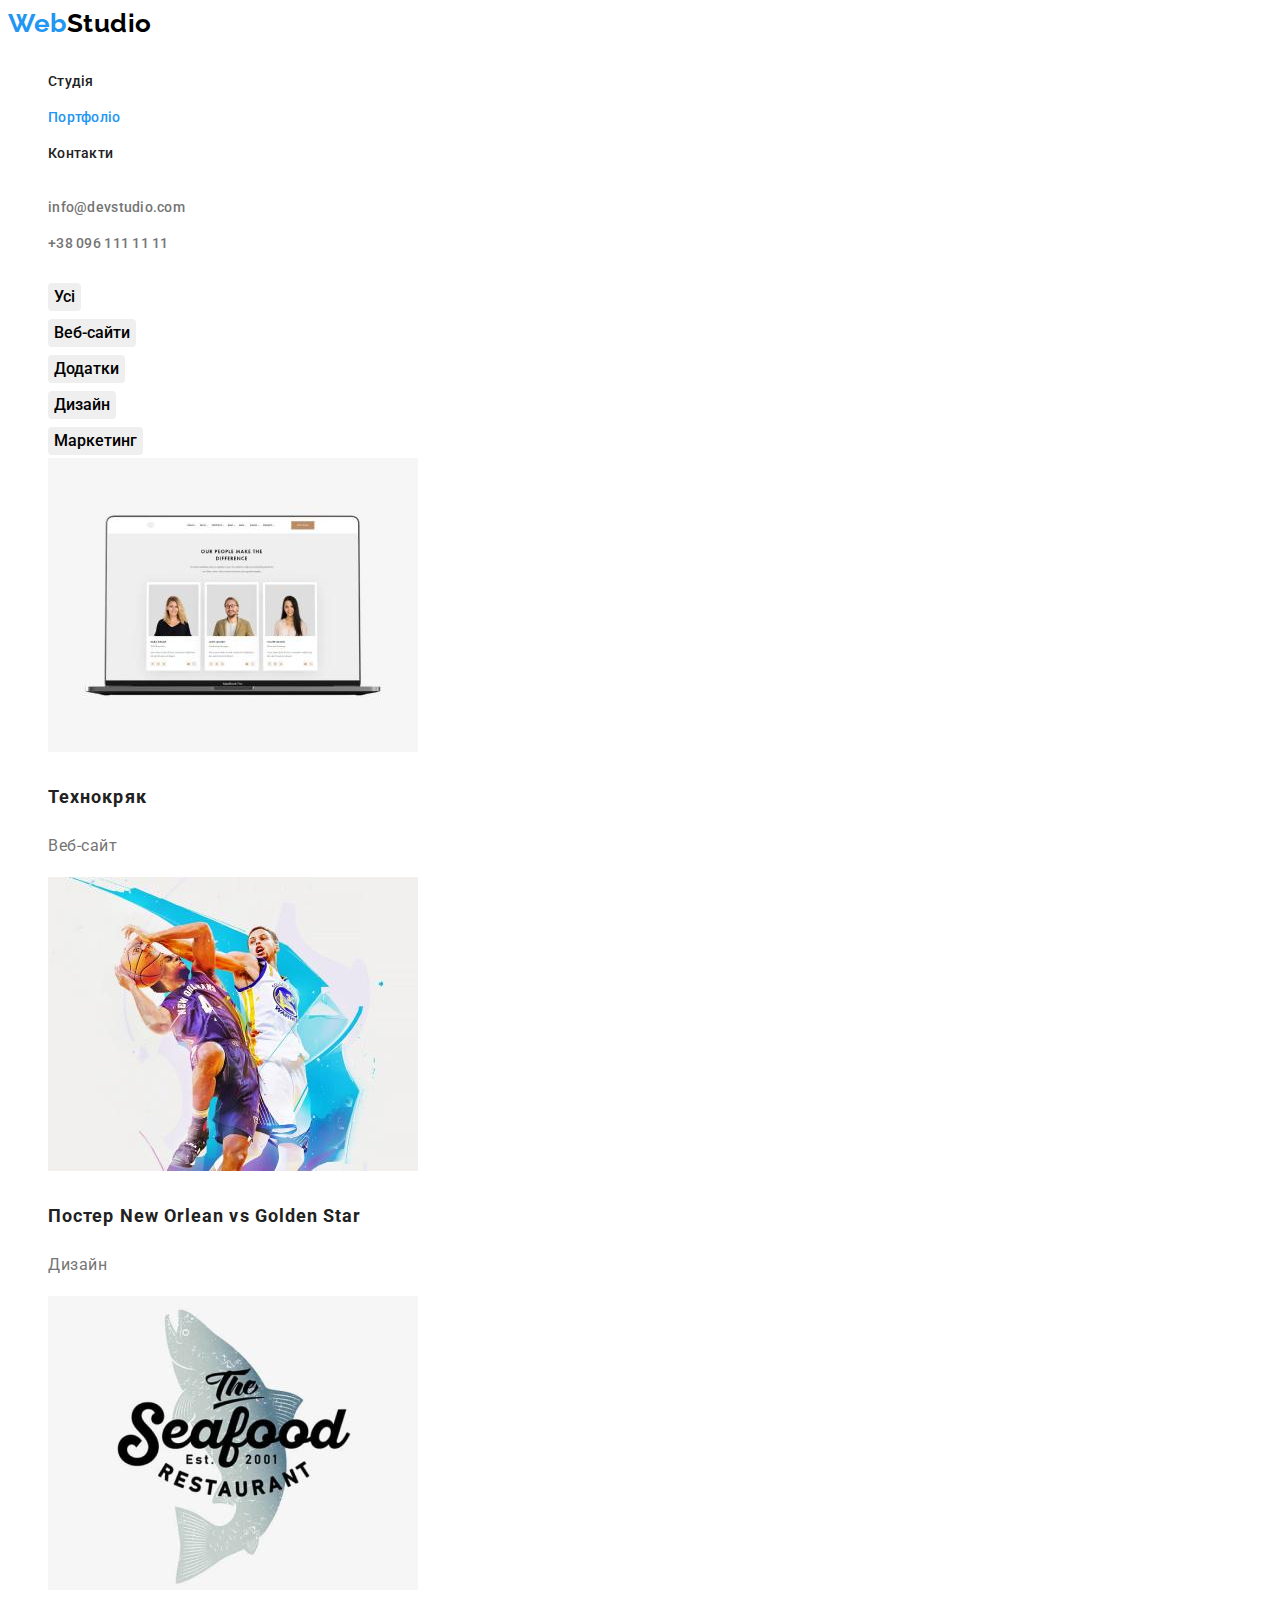
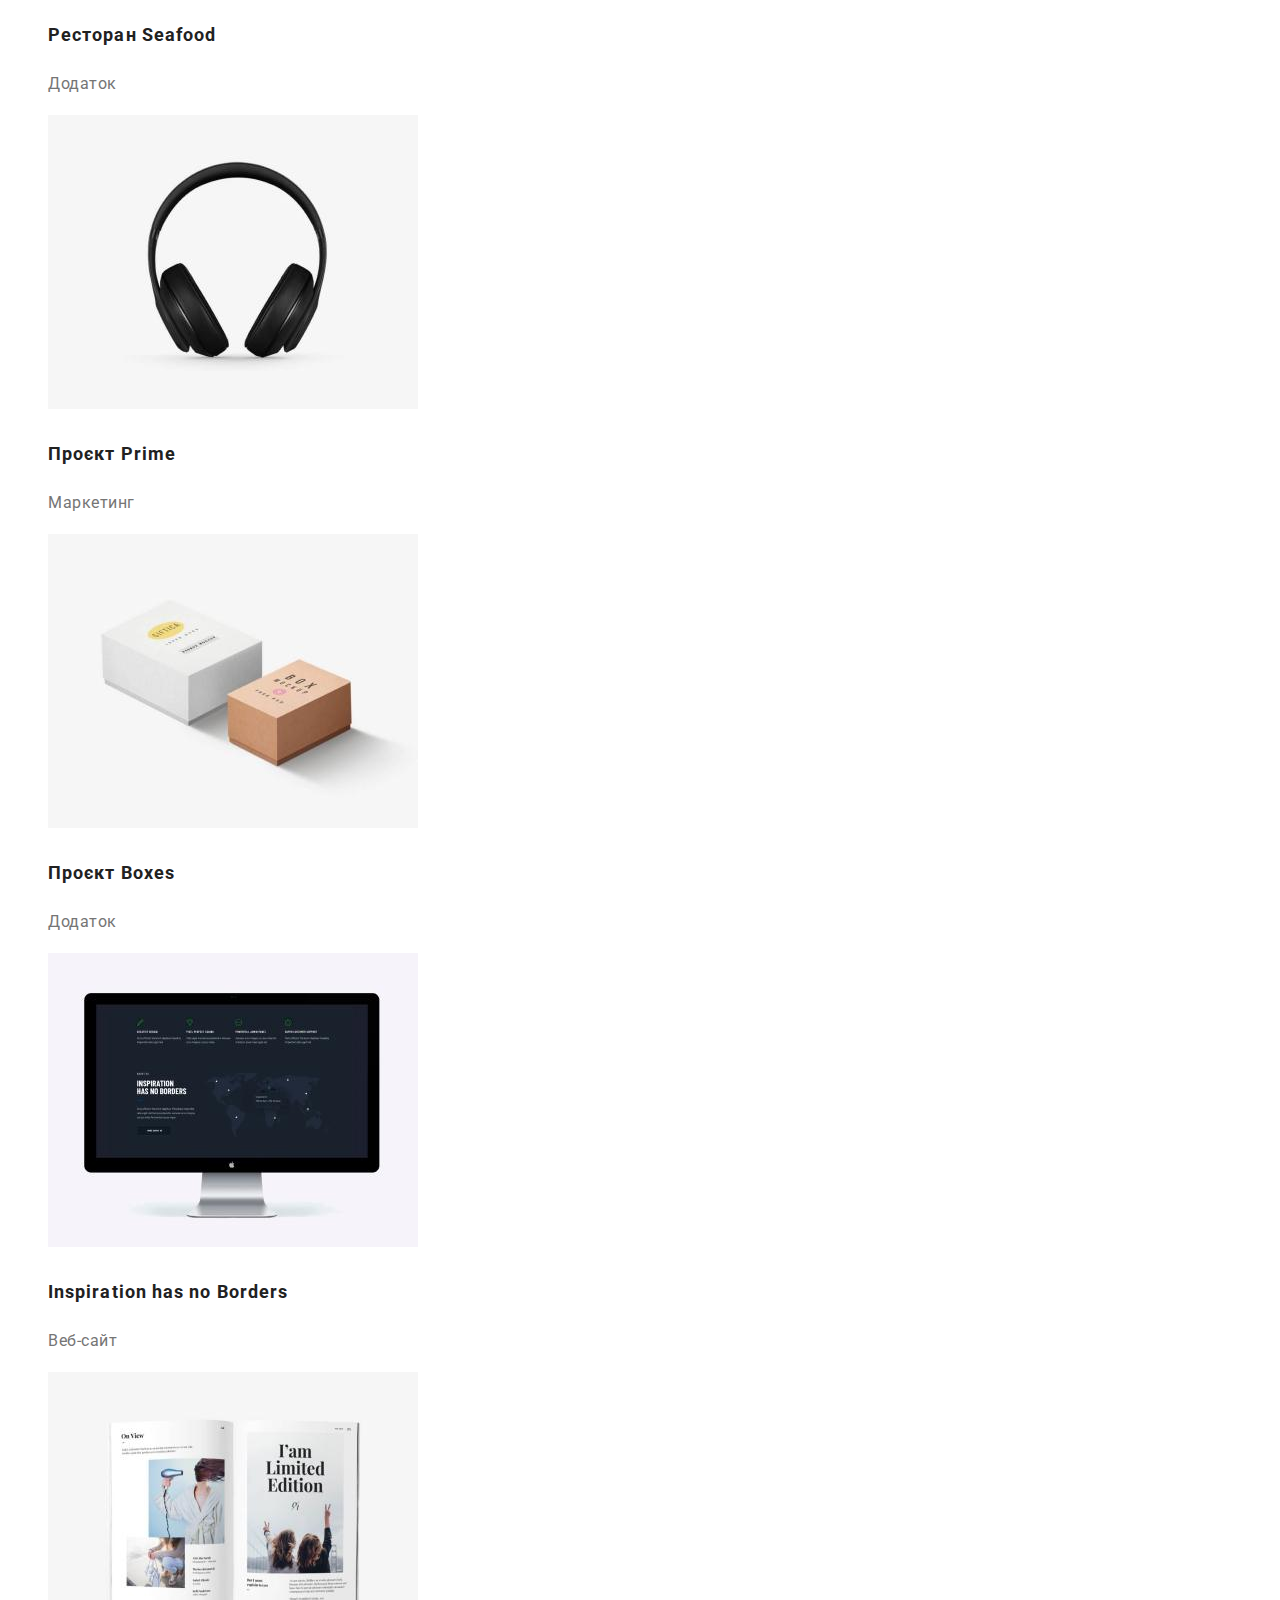
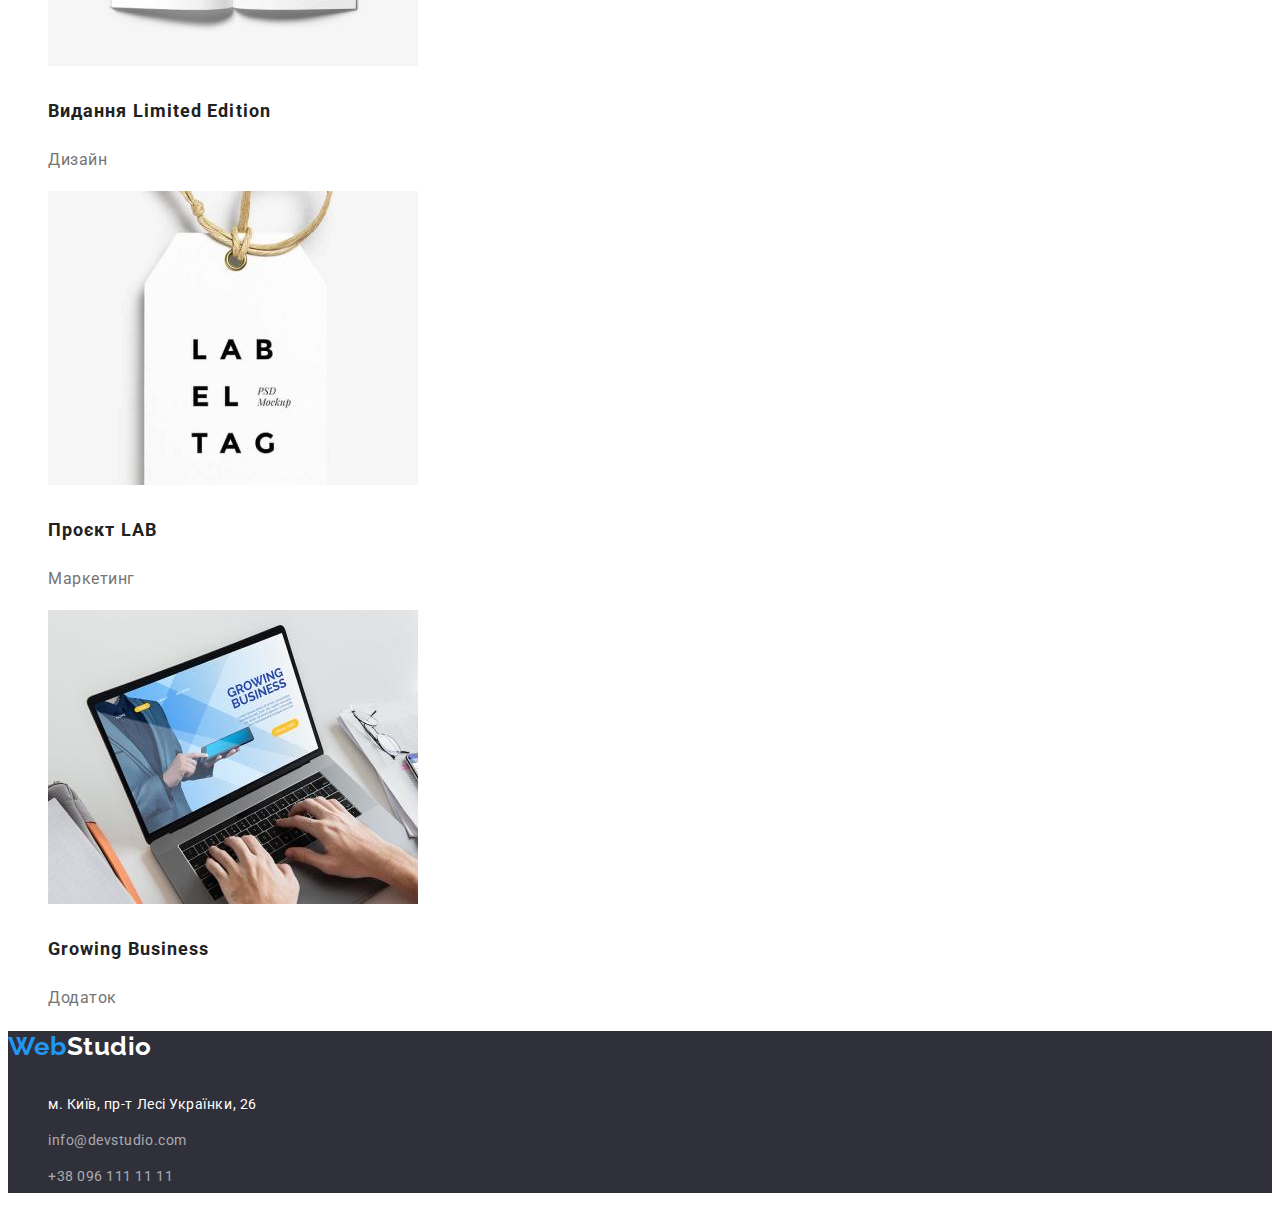
==== portfolio.html @ ba59a7fe "add files" ====
<!DOCTYPE html>
<html lang="uk">

<head>
    <meta charset="UTF-8">
    <meta http-equiv="X-UA-Compatible" content="IE=edge">
    <meta name="viewport" content="width=device-width, initial-scale=1.0">
    <title>Студія</title>
    <link rel="preconnect" href="https://fonts.googleapis.com">
    <link rel="preconnect" href="https://fonts.gstatic.com" crossorigin>
    <link
        href="https://fonts.googleapis.com/css2?family=Raleway:wght@700&family=Roboto:wght@400;500;700;900&display=swap"
        rel="stylesheet">
    <!-- <link rel="stylesheet" href="./css/reset.css"> -->
    <link rel="stylesheet" href="./css/styles.css">
</head>

<body>
    <header class="header">
        <!-- site nav -->
        <nav class="nav">
            <a href="./index.html" class="logo link">Web<span class="logo-black">Studio</span></a>
            <ul class="nav-list list">
                <li class="nav-item"><a class="nav-link link" href="./index.html">Студія</a></li>
                <li class="nav-item"><a class="nav-link link current" href="./portfolio.html">Портфоліо</a></li>
                <li class="nav-item"><a class="nav-link link" href="">Контакти</a></li>
            </ul>
        </nav>
        <ul class="contacts-list list">
            <li class="contacts-item"><a class="contacts-link link" href="mailto:info@devstudio.com"
                    lang="en">info@devstudio.com</a></li>
            <li class="contacts-item"><a class="contacts-link link" href="tel:+380961111111">+38 096 111 11 11</a></li>
        </ul>
    </header>

    <main>
        <!-- hero -->
        <section class="portfolio">
            <h1 class="visually-hidden">Portfolio</h1>
            <ul class="filter-list list">
                <li class="filter-item"><button class="filter-button" type="button">Усі</button></li>
                <li class="filter-item"><button class="filter-button" type="button">Веб-сайти</button></li>
                <li class="filter-item"><button class="filter-button" type="button">Додатки</button></li>
                <li class="filter-item"><button class="filter-button" type="button">Дизайн</button></li>
                <li class="filter-item"><button class="filter-button" type="button">Маркетинг</button></li>

                <li class="cards-item">
                    <a class="portfolio-link link" href="">
                        <img class="cards-image" src="./img/portfolio/img.jpg" alt="сірий ноутбук" width="370">
                        <h2 class="cards-title">Технокряк</h2>
                        <p class="cards-text">Веб-сайт</p>
                    </a>
                </li>
                <li class="cards-item">
                    <a class="portfolio-link link" href="">
                        <img class="cards-image" src="./img/portfolio/img-1.jpg" alt="гра в баскетбол" width="370">
                        <h2 class="cards-title">Постер New Orlean vs Golden Star</h2>
                        <p class="cards-text">Дизайн</p>
                    </a>
                </li>
                <li class="cards-item">
                    <a class="portfolio-link link" href="">
                        <img class="cards-image" src="./img/portfolio/img-2.jpg" alt="лого ресторану" width="370">
                        <h2 class="cards-title">Ресторан Seafood</h2>
                        <p class="cards-text">Додаток</p>
                    </a>
                </li>
                <li class="cards-item">
                    <a class="portfolio-link link" href="">
                        <img class="cards-image" src="./img/portfolio/img-3.jpg" alt="навушники" width="370">
                        <h2 class="cards-title">Проєкт Prime</h2>
                        <p class="cards-text">Маркетинг</p>
                    </a>
                </li>
                <li class="cards-item">
                    <a class="portfolio-link link" href="">
                        <img class="cards-image" src="./img/portfolio/img-4.jpg" alt="дві коробки" width="370">
                        <h2 class="cards-title">Проєкт Boxes</h2>
                        <p class="cards-text">Додаток</p>
                    </a>
                </li>
                <li class="cards-item">
                    <a class="portfolio-link link" href="">
                        <img class="cards-image" src="./img/portfolio/img-5.jpg" alt="монітор з зображенням мапи"
                            width="370">
                        <h2 class="cards-title">Inspiration has no Borders</h2>
                        <p class="cards-text">Веб-сайт</p>
                    </a>
                </li>
                <li class="cards-item">
                    <a class="portfolio-link link" href="">
                        <img class="cards-image" src="./img/portfolio/img-6.jpg" alt="журнал з фотографіями"
                            width="370">
                        <h2 class="cards-title">Видання Limited Edition</h2>
                        <p class="cards-text">Дизайн</p>
                    </a>
                </li>
                <li class="cards-item">
                    <a class="portfolio-link link" href="">
                        <img class="cards-image" src="./img/portfolio/img-7.jpg" alt="бірка з написами" width="370">
                        <h2 class="cards-title">Проєкт <span class="uppercase">LAB</span></h2>
                        <p class="cards-text">Маркетинг</p>
                    </a>
                </li>
                <li class="cards-item">
                    <a class="portfolio-link link" href="">
                        <img class="cards-image" src="./img/portfolio/img-8.jpg" alt="людина працює за ноутбуком"
                            width="370">
                        <h2 class="cards-title">Growing Business</h2>
                        <p class="cards-text">Додаток</p>
                    </a>
                </li>
            </ul>
        </section>
    </main>

    <footer class="footer">
        <a href="./index.html" class="logo link">Web<span class="logo-white">Studio</span></a>
        <address class="address">
            <ul class="address-list list">
                <li class="address-item"><a class="address-link-map link" href="https://goo.gl/maps/CPtrU1FHBa2aNyZL9"
                        target="_blank" rel="noopener noreferrer nofollow">м. Київ, пр-т Лесі Українки, 26</a></li>
                <li class="address-item"><a class="address-link link" href="mailto:info@devstudio.com"
                        lang="en">info@devstudio.com</a></li>
                <li class="address-item"><a class="address-link link" href="tel:+380961111111">+38 096 111 11 11</a>
                </li>
            </ul>
        </address>
    </footer>


</body>

</html>
---- css/styles.css ----
:root {
  --title-text-color: #212121;
  --secondary-text-color: #757575;
  --footer-text: rgba(255, 255, 255, 0.6);
  --accent-color: #2196f3;
  --active-button: #188ce8;
  --primary-white-color: #ffffff;
  --secondary-gray-color: #f5f4fa;
  --secondary-footer-color: #2f303a;
  --logo-black-color: #000000;
}

body {
  background-color: var(--primary-white-color);
  color: var(--title-text-color);

  font-family: 'Roboto', sans-serif;
  font-size: 18px;
  line-height: 2;
  letter-spacing: 0.03em;
}

/* Hidden headers!!! */
.visually-hidden {
  position: absolute;
  white-space: nowrap;
  width: 1px;
  height: 1px;
  overflow: hidden;
  border: 0;
  padding: 0;
  clip: rect(0 0 0 0);
  clip-path: inset(50%);
  margin: -1px;
}

/* reset styles <ul>/<a> */
.list {
  list-style: none;
}

.link {
  text-decoration: none;
  font-style: normal;
}

/* index html page */
/* site nav */
.logo {
  color: var(--accent-color);

  font-family: 'Raleway', sans-serif;
  font-weight: 700;
  font-size: 26px;
  line-height: 1.2;
  text-decoration: none;
}

.logo-black {
  color: var(--logo-black-color);
}

.logo-white {
  color: var(--primary-white-color);
}

.nav-link {
  color: var(--title-text-color);

  font-weight: 500;
  font-size: 14px;
  line-height: 1.14;
  letter-spacing: 0.02em;
}

.nav-link:hover,
.nav-link:focus {
  color: var(--accent-color);
}

/* leaves an active link */
.link.current {
  color: var(--accent-color);
}

.contacts-link {
  color: var(--secondary-text-color);

  font-weight: 500;
  font-size: 14px;
  line-height: 1.14;
  letter-spacing: 0.02em;
}

.contacts-link:hover,
.contacts-link:focus {
  color: var(--accent-color);
}

/* hero */
.hero {
  background-color: var(--secondary-footer-color);
}

.hero-title {
  color: var(--primary-white-color);

  font-weight: 900;
  font-size: 44px;
  line-height: 1.36;
  letter-spacing: 0.06em;
  text-transform: uppercase;
}

.primary-button {
  color: var(--primary-white-color);
  background-color: var(--accent-color);

  font-family: inherit;
  font-weight: 700;
  font-size: 16px;
  line-height: 1.88;
  display: flex;
  align-items: center;
  text-align: center;
  letter-spacing: 0.06em;
  border-radius: 4px;
  cursor: pointer;
}

.primary-button:hover,
.primary-button:focus {
  background-color: var(--active-button);
  box-shadow: 0px 4px 4px rgba(0, 0, 0, 0.15);
  border-radius: 4px;
}

/* features title h2 hidden!!! */
.features-title {
  font-weight: 700;
  font-size: 14px;
  line-height: 1.14;
  text-transform: uppercase;
}

.features-text {
  color: var(--secondary-text-color);

  font-size: 14px;
  line-height: 1.71;
}

/* about */
/* h2 title */
.title {
  font-weight: 700;
  font-size: 36px;
  line-height: 1.16;
}

/* our team */
.team {
  background-color: var(--secondary-gray-color);
}

.team-item {
  background-color: var(--primary-white-color);
}

.team-title {
  font-weight: 500;
  font-size: 16px;
  line-height: 1.18;
}

.team-text {
  color: var(--secondary-text-color);

  font-size: 16px;
  line-height: 1.18;
}

/* footer */
.footer {
  background-color: var(--secondary-footer-color);
}

.address-link-map {
  color: var(--primary-white-color);

  font-size: 14px;
  line-height: 1.71;
}

.address-link {
  color: var(--footer-text);

  font-size: 14px;
  line-height: 1.71;
}

.address-link:hover,
.address-link:focus {
  color: var(--accent-color);
}

/* portfolio html */

.filter-button {
  font-family: inherit;
  font-weight: 500;
  font-size: 16px;
  line-height: 1.62;
  text-align: center;
  border-radius: 4px;
  border: none;
  cursor: pointer;
}

.filter-button:hover,
.filter-button:focus {
  color: var(--primary-white-color);
  background-color: var(--accent-color);
  box-shadow: 0px 3px 1px rgba(0, 0, 0, 0.1), 0px 1px 2px rgba(0, 0, 0, 0.08),
    0px 2px 2px rgba(0, 0, 0, 0.12);
  border-radius: 4px;
}

.cards-title {
  color: var(--title-text-color);

  font-weight: 700;
  font-size: 18px;
  letter-spacing: 0.06em;
  /* text-transform: capitalize; */
}

.cards-text {
  color: var(--secondary-text-color);

  font-weight: 400;
  font-size: 16px;
  line-height: 1.88;
}
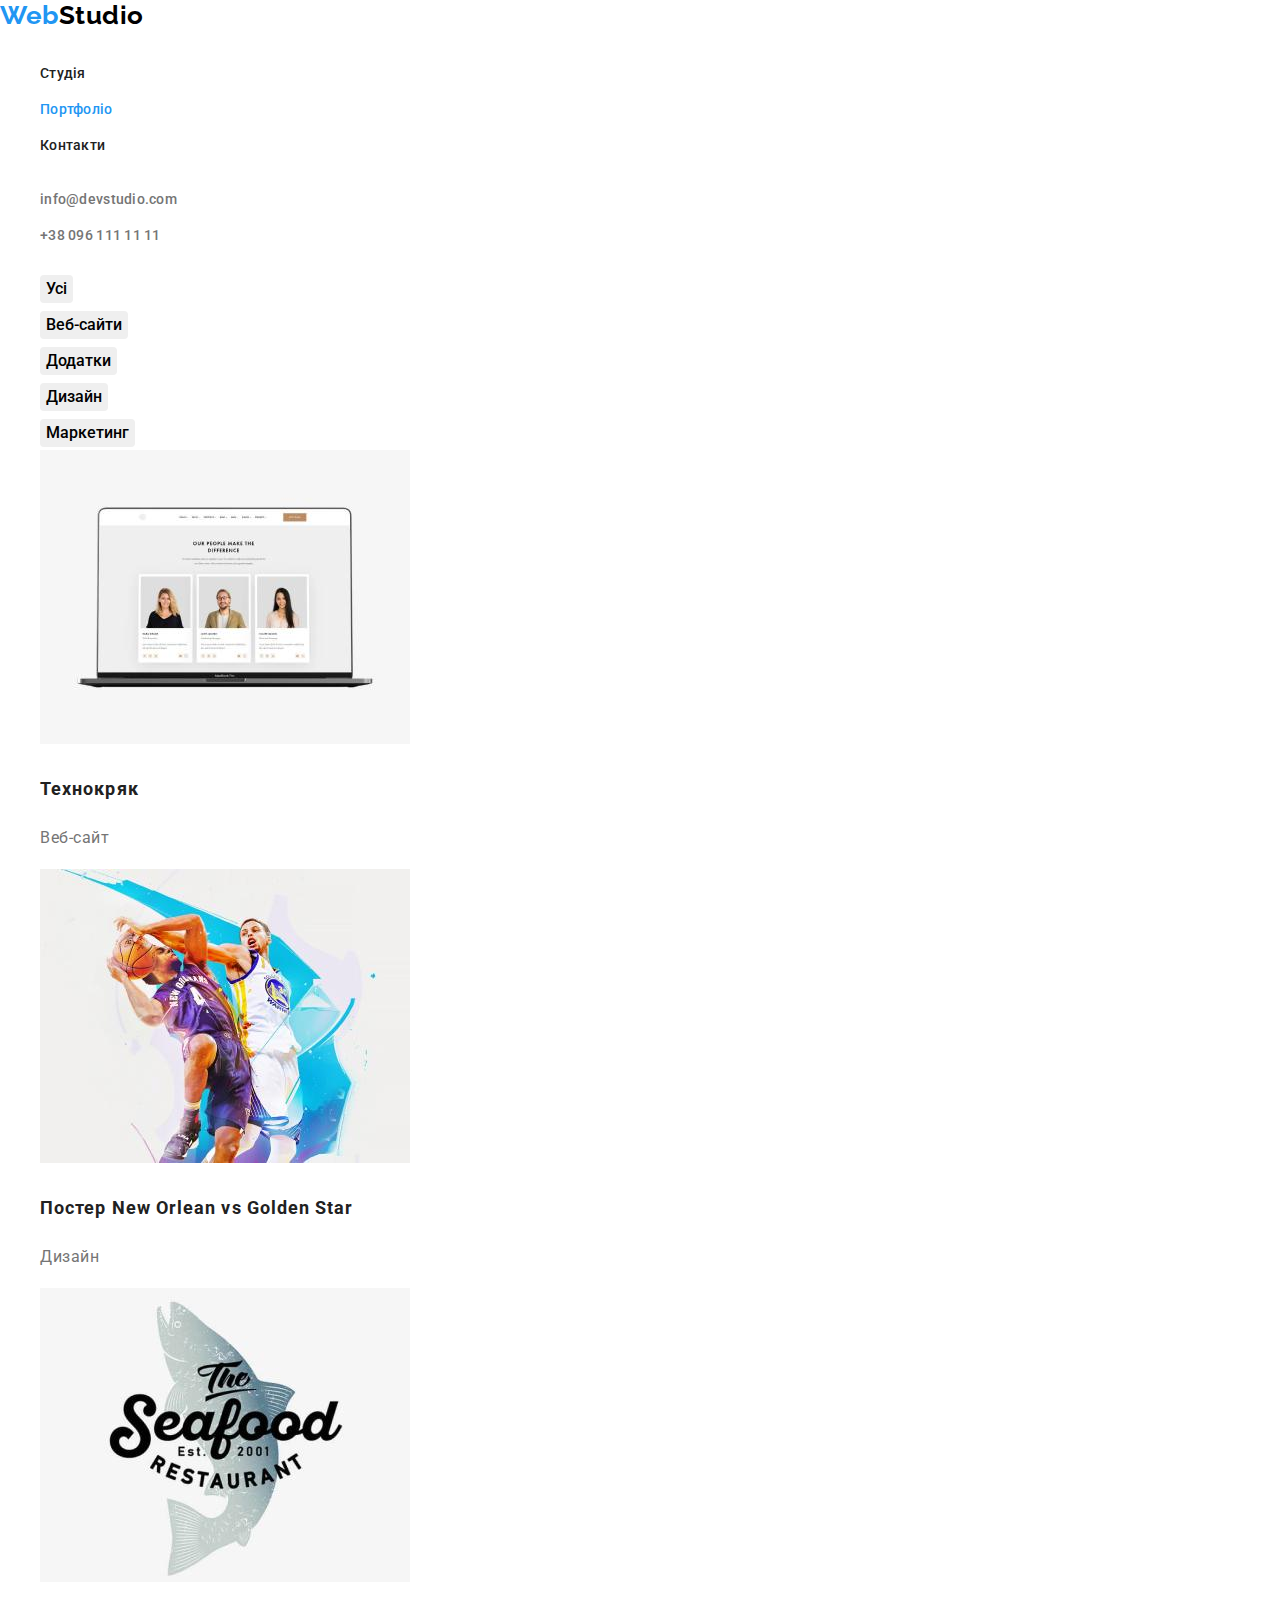
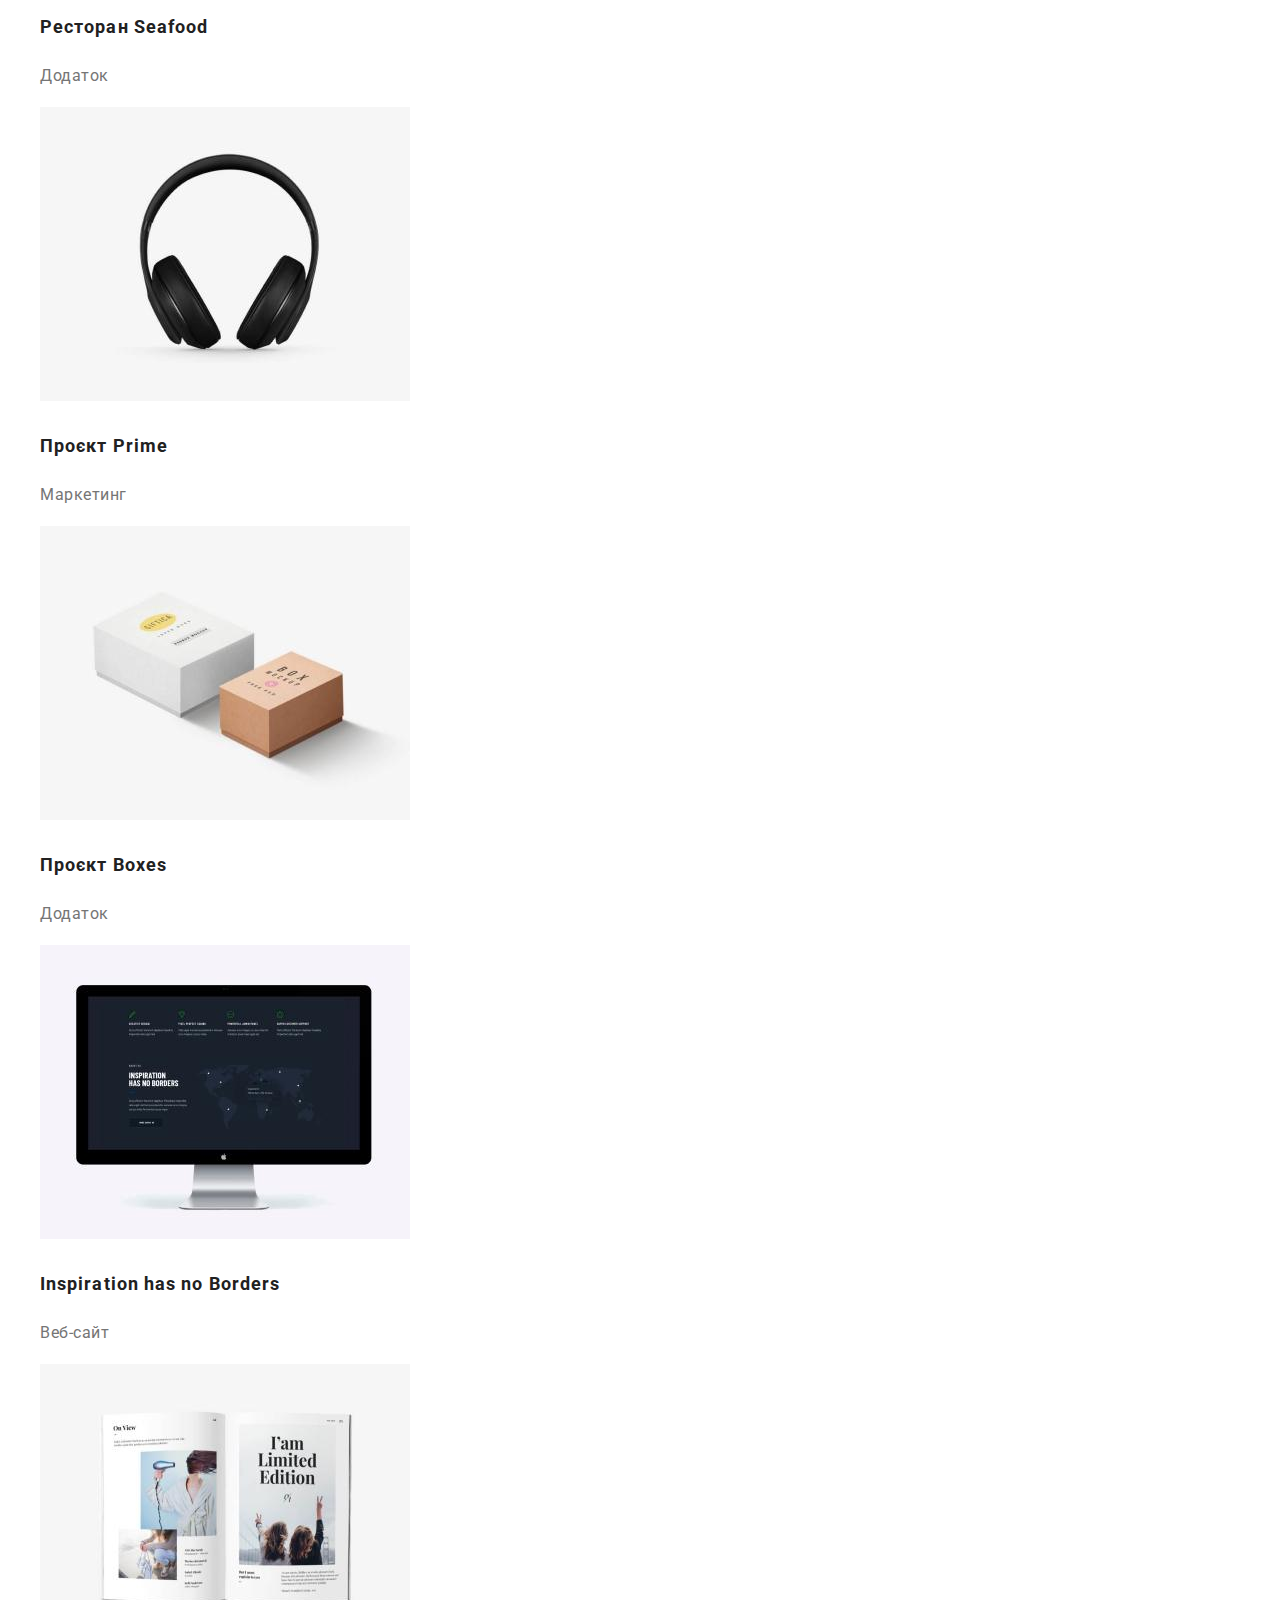
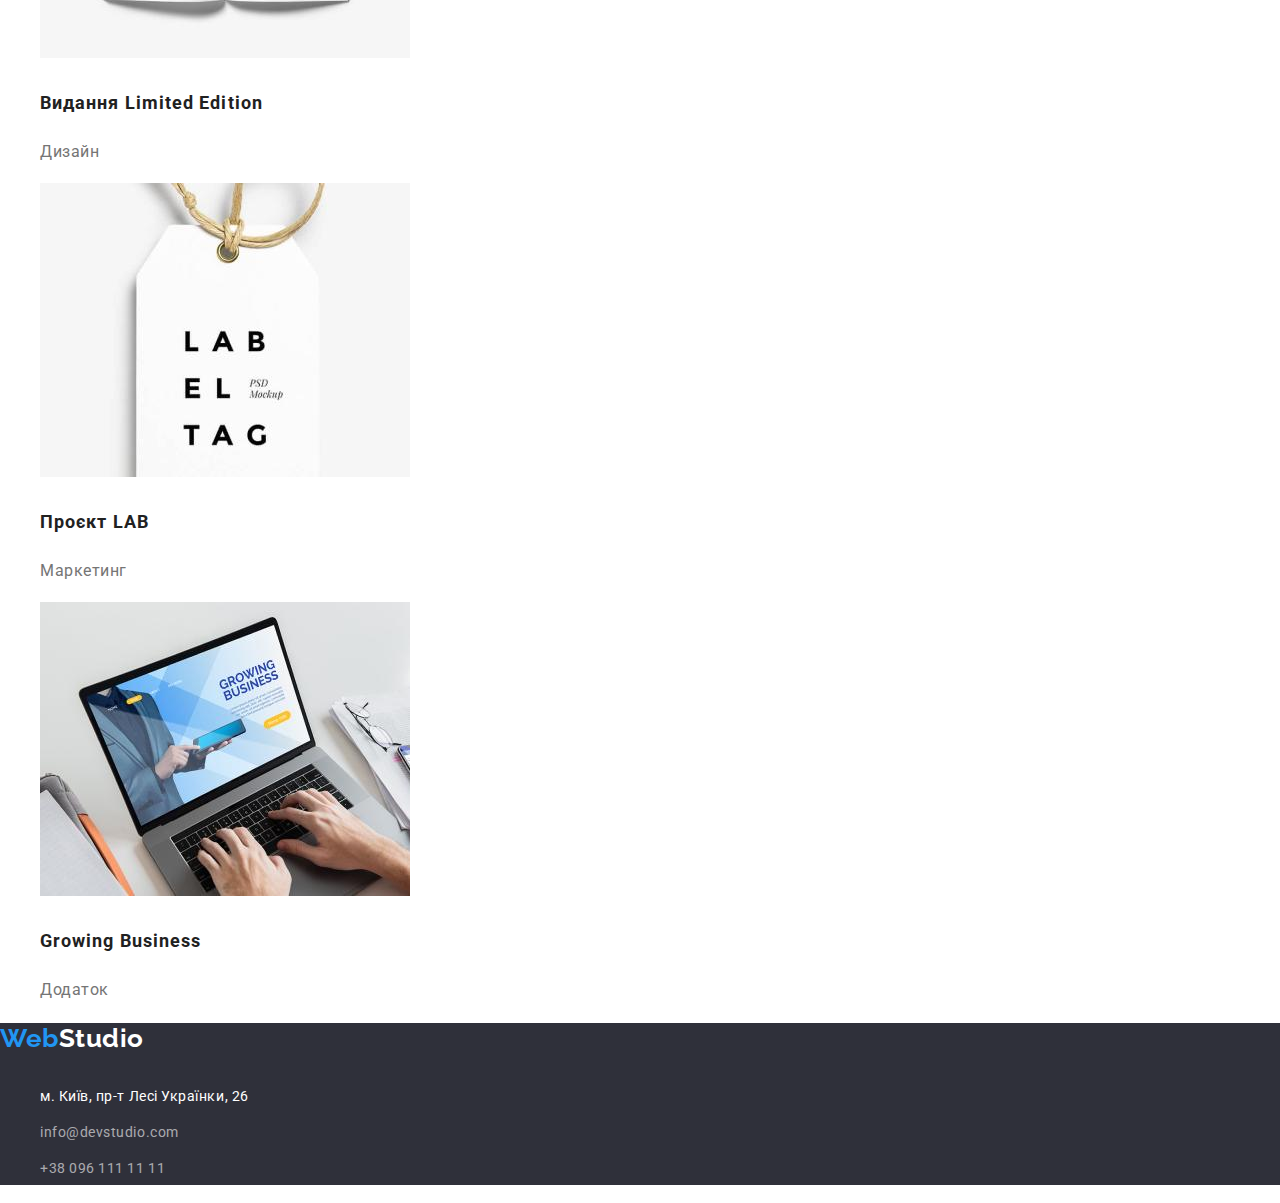
==== commit dff9dd33: "add normalize css" ====
--- a/portfolio.html
+++ b/portfolio.html
@@ -11,7 +11,8 @@
     <link
         href="https://fonts.googleapis.com/css2?family=Raleway:wght@700&family=Roboto:wght@400;500;700;900&display=swap"
         rel="stylesheet">
-    <!-- <link rel="stylesheet" href="./css/reset.css"> -->
+    <link rel="stylesheet"
+        href="https://cdnjs.cloudflare.com/ajax/libs/modern-normalize/1.1.0/modern-normalize.min.css">
     <link rel="stylesheet" href="./css/styles.css">
 </head>
 
--- a/css/styles.css
+++ b/css/styles.css
@@ -10,11 +10,34 @@
   --logo-black-color: #000000;
 }
 
+/* normalize */
+/* html {
+  box-sizing: border-box;
+}
+
+*,
+*::before,
+*::after {
+  box-sizing: inherit;
+}
+
+h1,
+h2,
+h3,
+h4,
+h5,
+h6,
+p,
+ul {
+  margin: 0px;
+  padding: 0px;
+} */
+
 body {
   background-color: var(--primary-white-color);
   color: var(--title-text-color);
 
-  font-family: 'Roboto', sans-serif;
+  font-family: "Roboto", sans-serif;
   font-size: 18px;
   line-height: 2;
   letter-spacing: 0.03em;
@@ -49,7 +72,7 @@
 .logo {
   color: var(--accent-color);
 
-  font-family: 'Raleway', sans-serif;
+  font-family: "Raleway", sans-serif;
   font-weight: 700;
   font-size: 26px;
   line-height: 1.2;
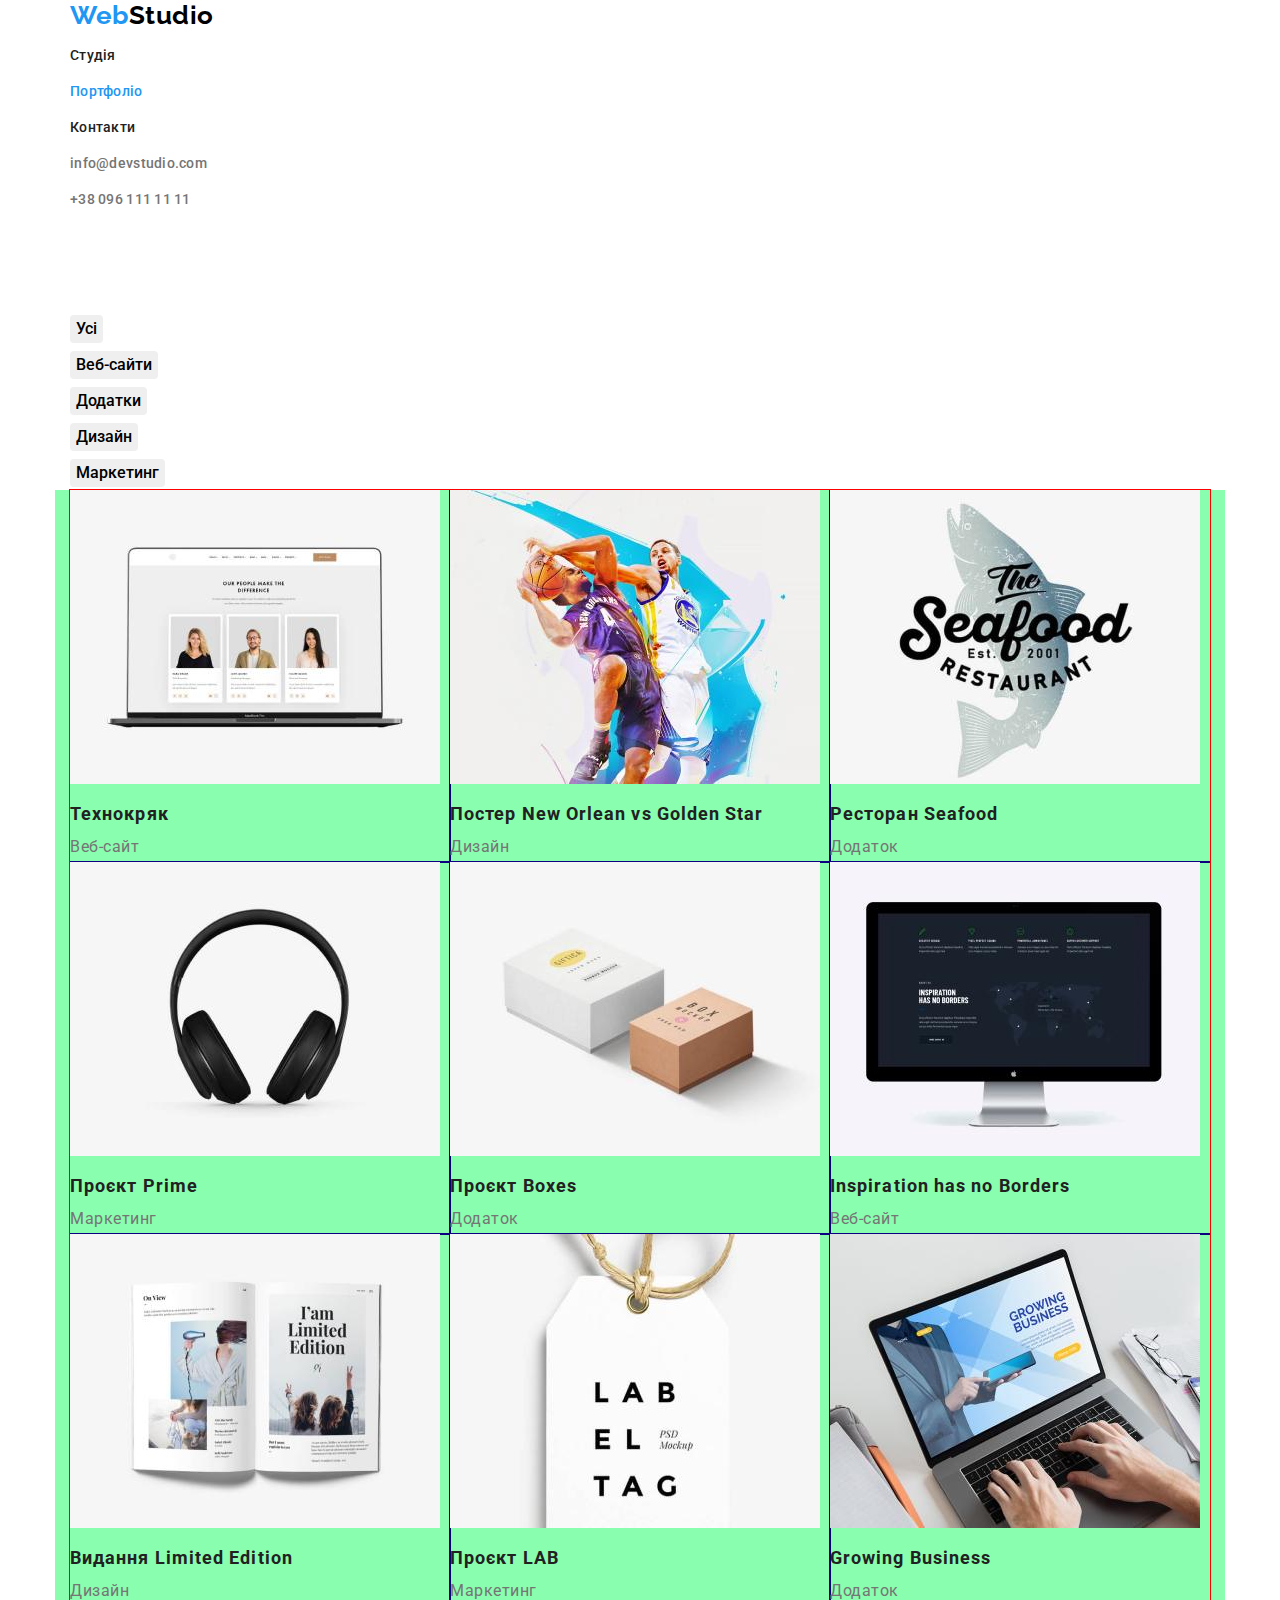
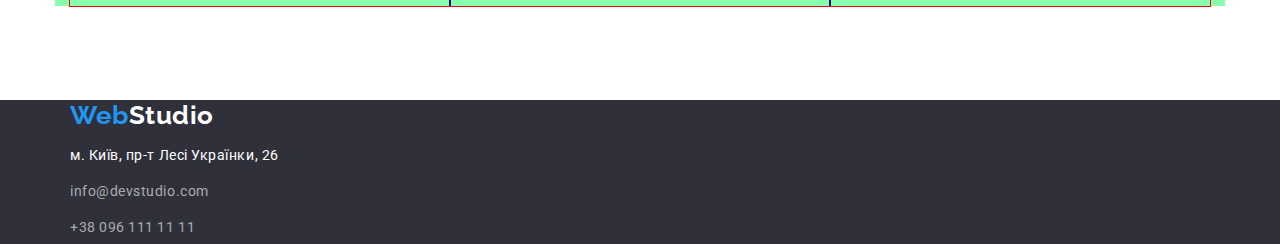
==== commit 24178f02: "editing css" ====
--- a/portfolio.html
+++ b/portfolio.html
@@ -17,118 +17,128 @@
 </head>
 
 <body>
+    <!-- site nav -->
     <header class="header">
-        <!-- site nav -->
-        <nav class="nav">
-            <a href="./index.html" class="logo link">Web<span class="logo-black">Studio</span></a>
-            <ul class="nav-list list">
-                <li class="nav-item"><a class="nav-link link" href="./index.html">Студія</a></li>
-                <li class="nav-item"><a class="nav-link link current" href="./portfolio.html">Портфоліо</a></li>
-                <li class="nav-item"><a class="nav-link link" href="">Контакти</a></li>
+        <div class="container">
+            <nav class="nav">
+                <a href="./index.html" class="logo link">Web<span class="logo-black">Studio</span></a>
+                <ul class="nav-list list">
+                    <li class="nav-item"><a class="nav-link link" href="./index.html">Студія</a></li>
+                    <li class="nav-item"><a class="nav-link link current" href="./portfolio.html">Портфоліо</a></li>
+                    <li class="nav-item"><a class="nav-link link" href="">Контакти</a></li>
+                </ul>
+            </nav>
+            <ul class="contacts-list list">
+                <li class="contacts-item"><a class="contacts-link link" href="mailto:info@devstudio.com"
+                        lang="en">info@devstudio.com</a></li>
+                <li class="contacts-item"><a class="contacts-link link" href="tel:+380961111111">+38 096 111 11 11</a>
+                </li>
             </ul>
-        </nav>
-        <ul class="contacts-list list">
-            <li class="contacts-item"><a class="contacts-link link" href="mailto:info@devstudio.com"
-                    lang="en">info@devstudio.com</a></li>
-            <li class="contacts-item"><a class="contacts-link link" href="tel:+380961111111">+38 096 111 11 11</a></li>
-        </ul>
+        </div>
     </header>
 
     <main>
-        <!-- hero -->
-        <section class="portfolio">
+        <!-- portfolio html -->
+        <section class="portfolio section">
             <h1 class="visually-hidden">Portfolio</h1>
-            <ul class="filter-list list">
-                <li class="filter-item"><button class="filter-button" type="button">Усі</button></li>
-                <li class="filter-item"><button class="filter-button" type="button">Веб-сайти</button></li>
-                <li class="filter-item"><button class="filter-button" type="button">Додатки</button></li>
-                <li class="filter-item"><button class="filter-button" type="button">Дизайн</button></li>
-                <li class="filter-item"><button class="filter-button" type="button">Маркетинг</button></li>
-
-                <li class="cards-item">
-                    <a class="portfolio-link link" href="">
-                        <img class="cards-image" src="./img/portfolio/img.jpg" alt="сірий ноутбук" width="370">
-                        <h2 class="cards-title">Технокряк</h2>
-                        <p class="cards-text">Веб-сайт</p>
-                    </a>
-                </li>
-                <li class="cards-item">
-                    <a class="portfolio-link link" href="">
-                        <img class="cards-image" src="./img/portfolio/img-1.jpg" alt="гра в баскетбол" width="370">
-                        <h2 class="cards-title">Постер New Orlean vs Golden Star</h2>
-                        <p class="cards-text">Дизайн</p>
-                    </a>
-                </li>
-                <li class="cards-item">
-                    <a class="portfolio-link link" href="">
-                        <img class="cards-image" src="./img/portfolio/img-2.jpg" alt="лого ресторану" width="370">
-                        <h2 class="cards-title">Ресторан Seafood</h2>
-                        <p class="cards-text">Додаток</p>
-                    </a>
-                </li>
-                <li class="cards-item">
-                    <a class="portfolio-link link" href="">
-                        <img class="cards-image" src="./img/portfolio/img-3.jpg" alt="навушники" width="370">
-                        <h2 class="cards-title">Проєкт Prime</h2>
-                        <p class="cards-text">Маркетинг</p>
-                    </a>
-                </li>
-                <li class="cards-item">
-                    <a class="portfolio-link link" href="">
-                        <img class="cards-image" src="./img/portfolio/img-4.jpg" alt="дві коробки" width="370">
-                        <h2 class="cards-title">Проєкт Boxes</h2>
-                        <p class="cards-text">Додаток</p>
-                    </a>
-                </li>
-                <li class="cards-item">
-                    <a class="portfolio-link link" href="">
-                        <img class="cards-image" src="./img/portfolio/img-5.jpg" alt="монітор з зображенням мапи"
-                            width="370">
-                        <h2 class="cards-title">Inspiration has no Borders</h2>
-                        <p class="cards-text">Веб-сайт</p>
-                    </a>
-                </li>
-                <li class="cards-item">
-                    <a class="portfolio-link link" href="">
-                        <img class="cards-image" src="./img/portfolio/img-6.jpg" alt="журнал з фотографіями"
-                            width="370">
-                        <h2 class="cards-title">Видання Limited Edition</h2>
-                        <p class="cards-text">Дизайн</p>
-                    </a>
-                </li>
-                <li class="cards-item">
-                    <a class="portfolio-link link" href="">
-                        <img class="cards-image" src="./img/portfolio/img-7.jpg" alt="бірка з написами" width="370">
-                        <h2 class="cards-title">Проєкт <span class="uppercase">LAB</span></h2>
-                        <p class="cards-text">Маркетинг</p>
-                    </a>
-                </li>
-                <li class="cards-item">
-                    <a class="portfolio-link link" href="">
-                        <img class="cards-image" src="./img/portfolio/img-8.jpg" alt="людина працює за ноутбуком"
-                            width="370">
-                        <h2 class="cards-title">Growing Business</h2>
-                        <p class="cards-text">Додаток</p>
-                    </a>
-                </li>
-            </ul>
+            <div class="container">
+                <ul class="filter-list list">
+                    <li class="filter-item"><button class="filter-button" type="button">Усі</button></li>
+                    <li class="filter-item"><button class="filter-button" type="button">Веб-сайти</button></li>
+                    <li class="filter-item"><button class="filter-button" type="button">Додатки</button></li>
+                    <li class="filter-item"><button class="filter-button" type="button">Дизайн</button></li>
+                    <li class="filter-item"><button class="filter-button" type="button">Маркетинг</button></li>
+                </ul>
+            </div>
+            <div class="container card">
+                <ul class="card-list list">
+                    <li class="cards-item">
+                        <a class="portfolio-link link" href="">
+                            <img class="cards-image" src="./img/portfolio/img.jpg" alt="сірий ноутбук" width="370">
+                            <h2 class="cards-title">Технокряк</h2>
+                            <p class="cards-text">Веб-сайт</p>
+                        </a>
+                    </li>
+                    <li class="cards-item">
+                        <a class="portfolio-link link" href="">
+                            <img class="cards-image" src="./img/portfolio/img-1.jpg" alt="гра в баскетбол" width="370">
+                            <h2 class="cards-title">Постер New Orlean vs Golden Star</h2>
+                            <p class="cards-text">Дизайн</p>
+                        </a>
+                    </li>
+                    <li class="cards-item">
+                        <a class="portfolio-link link" href="">
+                            <img class="cards-image" src="./img/portfolio/img-2.jpg" alt="лого ресторану" width="370">
+                            <h2 class="cards-title">Ресторан Seafood</h2>
+                            <p class="cards-text">Додаток</p>
+                        </a>
+                    </li>
+                    <li class="cards-item">
+                        <a class="portfolio-link link" href="">
+                            <img class="cards-image" src="./img/portfolio/img-3.jpg" alt="навушники" width="370">
+                            <h2 class="cards-title">Проєкт Prime</h2>
+                            <p class="cards-text">Маркетинг</p>
+                        </a>
+                    </li>
+                    <li class="cards-item">
+                        <a class="portfolio-link link" href="">
+                            <img class="cards-image" src="./img/portfolio/img-4.jpg" alt="дві коробки" width="370">
+                            <h2 class="cards-title">Проєкт Boxes</h2>
+                            <p class="cards-text">Додаток</p>
+                        </a>
+                    </li>
+                    <li class="cards-item">
+                        <a class="portfolio-link link" href="">
+                            <img class="cards-image" src="./img/portfolio/img-5.jpg" alt="монітор з зображенням мапи"
+                                width="370">
+                            <h2 class="cards-title">Inspiration has no Borders</h2>
+                            <p class="cards-text">Веб-сайт</p>
+                        </a>
+                    </li>
+                    <li class="cards-item">
+                        <a class="portfolio-link link" href="">
+                            <img class="cards-image" src="./img/portfolio/img-6.jpg" alt="журнал з фотографіями"
+                                width="370">
+                            <h2 class="cards-title">Видання Limited Edition</h2>
+                            <p class="cards-text">Дизайн</p>
+                        </a>
+                    </li>
+                    <li class="cards-item">
+                        <a class="portfolio-link link" href="">
+                            <img class="cards-image" src="./img/portfolio/img-7.jpg" alt="бірка з написами" width="370">
+                            <h2 class="cards-title">Проєкт <span class="uppercase">LAB</span></h2>
+                            <p class="cards-text">Маркетинг</p>
+                        </a>
+                    </li>
+                    <li class="cards-item">
+                        <a class="portfolio-link link" href="">
+                            <img class="cards-image" src="./img/portfolio/img-8.jpg" alt="людина працює за ноутбуком"
+                                width="370">
+                            <h2 class="cards-title">Growing Business</h2>
+                            <p class="cards-text">Додаток</p>
+                        </a>
+                    </li>
+                </ul>
+            </div>
         </section>
     </main>
 
     <footer class="footer">
-        <a href="./index.html" class="logo link">Web<span class="logo-white">Studio</span></a>
-        <address class="address">
-            <ul class="address-list list">
-                <li class="address-item"><a class="address-link-map link" href="https://goo.gl/maps/CPtrU1FHBa2aNyZL9"
-                        target="_blank" rel="noopener noreferrer nofollow">м. Київ, пр-т Лесі Українки, 26</a></li>
-                <li class="address-item"><a class="address-link link" href="mailto:info@devstudio.com"
-                        lang="en">info@devstudio.com</a></li>
-                <li class="address-item"><a class="address-link link" href="tel:+380961111111">+38 096 111 11 11</a>
-                </li>
-            </ul>
-        </address>
+        <div class="container">
+            <a href="./index.html" class="logo link">Web<span class="logo-white">Studio</span></a>
+            <address class="address">
+                <ul class="address-list list">
+                    <li class="address-item"><a class="address-link-map link"
+                            href="https://goo.gl/maps/CPtrU1FHBa2aNyZL9" target="_blank"
+                            rel="noopener noreferrer nofollow">м. Київ, пр-т Лесі Українки, 26</a></li>
+                    <li class="address-item"><a class="address-link link" href="mailto:info@devstudio.com"
+                            lang="en">info@devstudio.com</a></li>
+                    <li class="address-item"><a class="address-link link" href="tel:+380961111111">+38 096 111 11 11</a>
+                    </li>
+                </ul>
+            </address>
+        </div>
     </footer>
-
 
 </body>
 
--- a/css/styles.css
+++ b/css/styles.css
@@ -11,16 +11,6 @@
 }
 
 /* normalize */
-/* html {
-  box-sizing: border-box;
-}
-
-*,
-*::before,
-*::after {
-  box-sizing: inherit;
-}
-
 h1,
 h2,
 h3,
@@ -31,7 +21,7 @@
 ul {
   margin: 0px;
   padding: 0px;
-} */
+}
 
 body {
   background-color: var(--primary-white-color);
@@ -101,6 +91,18 @@
   color: var(--accent-color);
 }
 
+/* page header */
+.container {
+  width: 100%;
+  max-width: 1170px;
+  margin: 0 auto;
+  padding: 0 15px;
+}
+
+.section {
+  padding: 94px 0;
+}
+
 /* leaves an active link */
 .link.current {
   color: var(--accent-color);
@@ -255,7 +257,6 @@
   font-weight: 700;
   font-size: 18px;
   letter-spacing: 0.06em;
-  /* text-transform: capitalize; */
 }
 
 .cards-text {
@@ -265,3 +266,27 @@
   font-size: 16px;
   line-height: 1.88;
 }
+
+/* тимчасовий бекграунд */
+.card {
+  background-color: rgb(137, 254, 174);
+}
+
+.card-list {
+  /* тимчасова рамка */
+  outline: 1px solid red;
+
+  padding: 0;
+  margin: 0;
+  list-style: none;
+
+  display: flex;
+  flex-wrap: wrap;
+}
+
+.card-list > .cards-item {
+  /* тимчасова рамка */
+  outline: 1px solid rgb(13, 0, 128);
+
+  flex-basis: calc(100% / 3);
+}
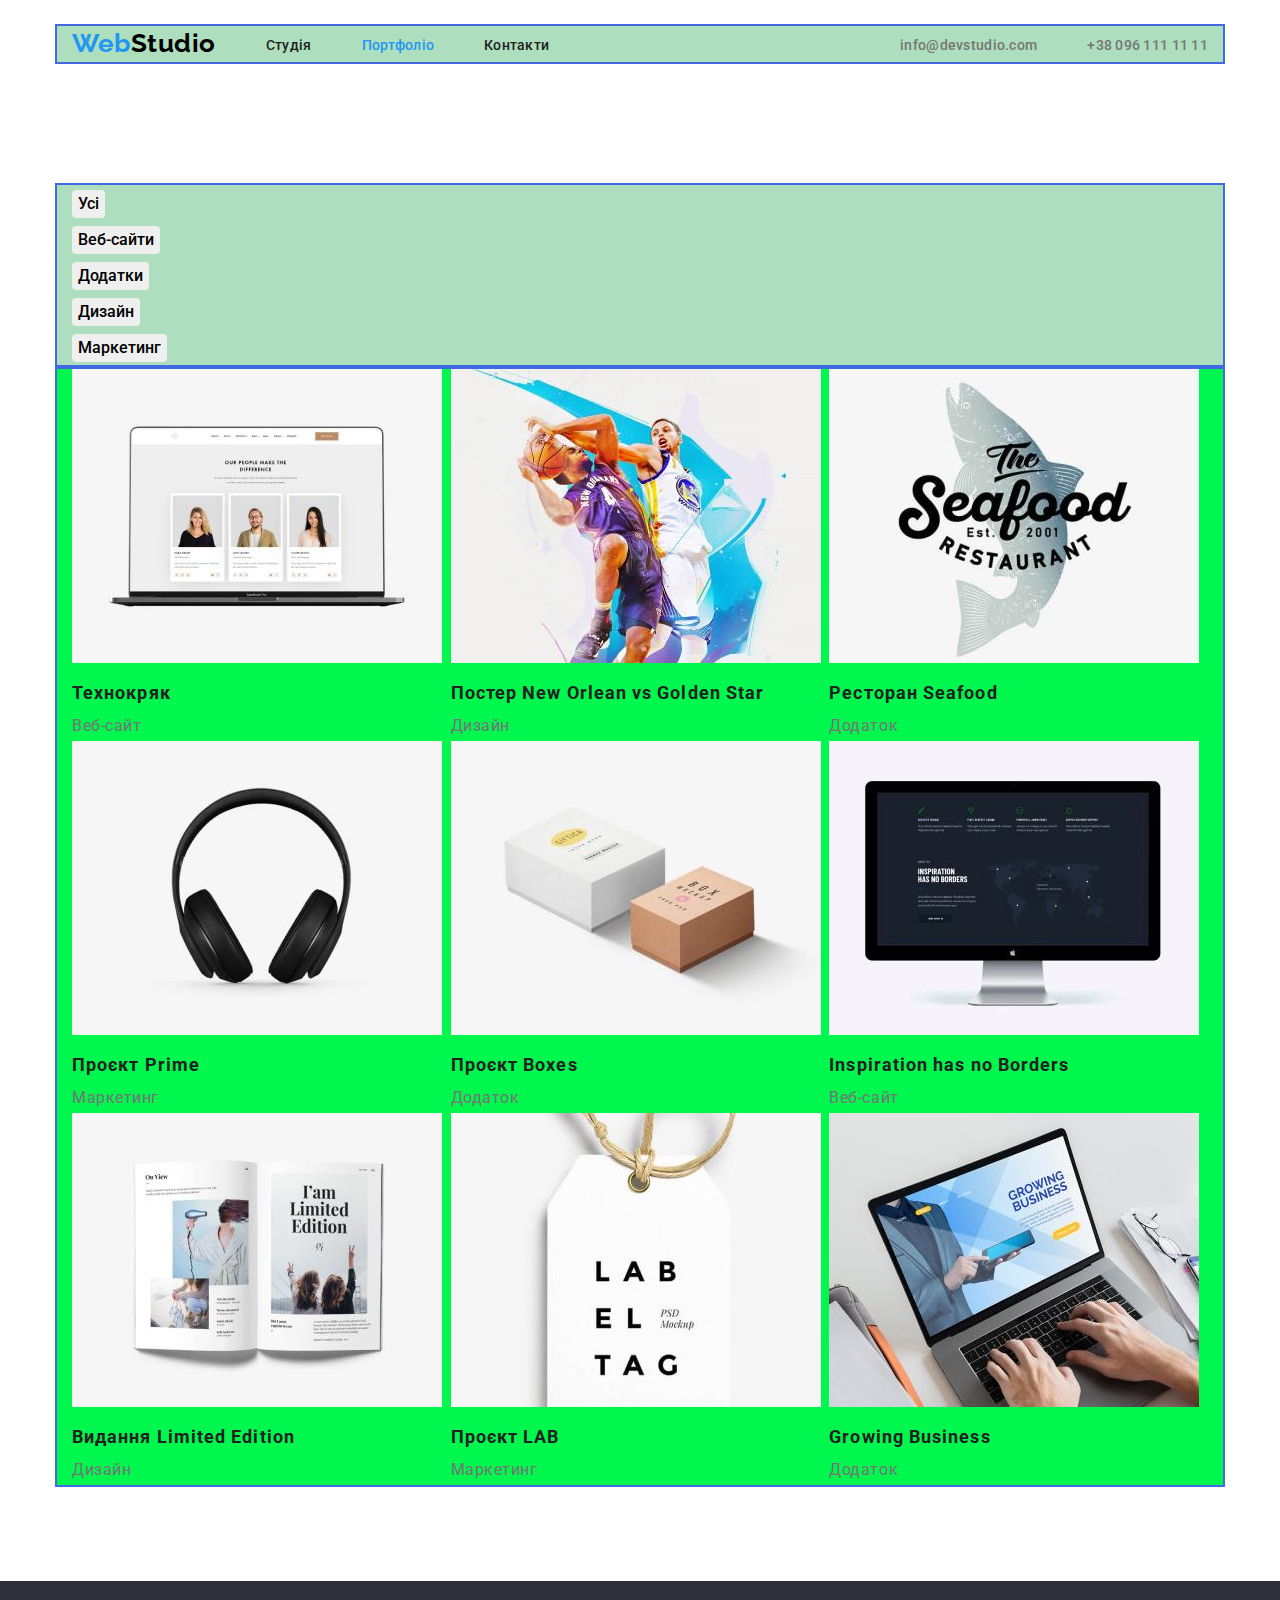
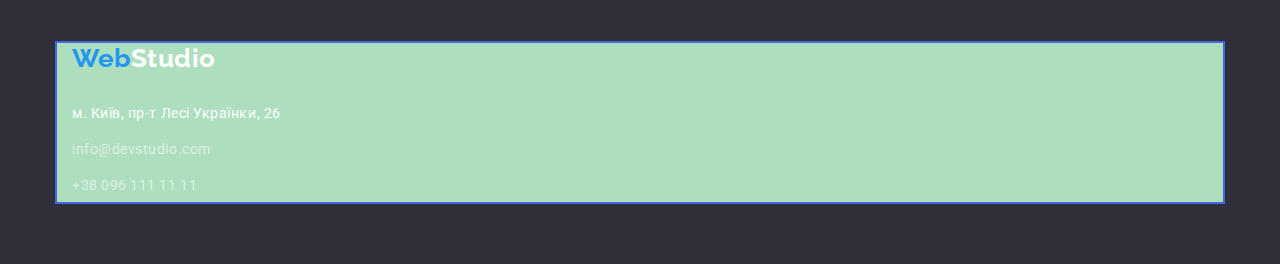
==== commit da3188f4: "add positions css" ====
--- a/portfolio.html
+++ b/portfolio.html
@@ -18,25 +18,28 @@
 
 <body>
     <!-- site nav -->
-    <header class="header">
+    <header class="page-header">
         <div class="container">
-            <nav class="nav">
-                <a href="./index.html" class="logo link">Web<span class="logo-black">Studio</span></a>
-                <ul class="nav-list list">
-                    <li class="nav-item"><a class="nav-link link" href="./index.html">Студія</a></li>
-                    <li class="nav-item"><a class="nav-link link current" href="./portfolio.html">Портфоліо</a></li>
-                    <li class="nav-item"><a class="nav-link link" href="">Контакти</a></li>
+            <div class="header-container">
+                <nav class="nav">
+                    <a href="./index.html" class="logo link">Web<span class="logo-black">Studio</span></a>
+                    <ul class="nav-list list">
+                        <li class="nav-item"><a class="nav-link link" href="./index.html">Студія</a></li>
+                        <li class="nav-item"><a class="nav-link link current" href="./portfolio.html">Портфоліо</a></li>
+                        <li class="nav-item"><a class="nav-link link" href="">Контакти</a></li>
+                    </ul>
+                </nav>
+                <ul class="contacts-list list">
+                    <li class="contacts-item"><a class="contacts-link link" href="mailto:info@devstudio.com"
+                            lang="en">info@devstudio.com</a></li>
+                    <li class="contacts-item"><a class="contacts-link link" href="tel:+380961111111">+38 096 111 11
+                            11</a>
+                    </li>
                 </ul>
-            </nav>
-            <ul class="contacts-list list">
-                <li class="contacts-item"><a class="contacts-link link" href="mailto:info@devstudio.com"
-                        lang="en">info@devstudio.com</a></li>
-                <li class="contacts-item"><a class="contacts-link link" href="tel:+380961111111">+38 096 111 11 11</a>
-                </li>
-            </ul>
+
+            </div>
         </div>
     </header>
-
     <main>
         <!-- portfolio html -->
         <section class="portfolio section">
@@ -125,18 +128,21 @@
 
     <footer class="footer">
         <div class="container">
-            <a href="./index.html" class="logo link">Web<span class="logo-white">Studio</span></a>
-            <address class="address">
-                <ul class="address-list list">
-                    <li class="address-item"><a class="address-link-map link"
-                            href="https://goo.gl/maps/CPtrU1FHBa2aNyZL9" target="_blank"
-                            rel="noopener noreferrer nofollow">м. Київ, пр-т Лесі Українки, 26</a></li>
-                    <li class="address-item"><a class="address-link link" href="mailto:info@devstudio.com"
-                            lang="en">info@devstudio.com</a></li>
-                    <li class="address-item"><a class="address-link link" href="tel:+380961111111">+38 096 111 11 11</a>
-                    </li>
-                </ul>
-            </address>
+            <div class="footer-container">
+                <a href="./index.html" class="logo logo-footer link">Web<span class="logo-white">Studio</span></a>
+                <address class="address">
+                    <ul class="address-list list">
+                        <li class="address-item"><a class="address-link-map link"
+                                href="https://goo.gl/maps/CPtrU1FHBa2aNyZL9" target="_blank"
+                                rel="noopener noreferrer nofollow">м. Київ, пр-т Лесі Українки, 26</a></li>
+                        <li class="address-item"><a class="address-link link" href="mailto:info@devstudio.com"
+                                lang="en">info@devstudio.com</a></li>
+                        <li class="address-item"><a class="address-link link" href="tel:+380961111111">+38
+                                096 111 11 11</a>
+                        </li>
+                    </ul>
+                </address>
+            </div>
         </div>
     </footer>
 
--- a/css/styles.css
+++ b/css/styles.css
@@ -8,6 +8,7 @@
   --secondary-gray-color: #f5f4fa;
   --secondary-footer-color: #2f303a;
   --logo-black-color: #000000;
+  --header-separate-line: #ececec;
 }
 
 /* normalize */
@@ -57,50 +58,83 @@
   font-style: normal;
 }
 
-/* index html page */
-/* site nav */
-.logo {
-  color: var(--accent-color);
-
-  font-family: "Raleway", sans-serif;
-  font-weight: 700;
-  font-size: 26px;
-  line-height: 1.2;
-  text-decoration: none;
-}
-
-.logo-black {
-  color: var(--logo-black-color);
-}
-
-.logo-white {
-  color: var(--primary-white-color);
-}
-
-.nav-link {
-  color: var(--title-text-color);
-
-  font-weight: 500;
-  font-size: 14px;
-  line-height: 1.14;
-  letter-spacing: 0.02em;
-}
-
-.nav-link:hover,
-.nav-link:focus {
-  color: var(--accent-color);
-}
-
-/* page header */
+/* Position containers */
 .container {
+  /* outline: 1px solid red; */
+
   width: 100%;
   max-width: 1170px;
   margin: 0 auto;
   padding: 0 15px;
 }
 
+/* Position section */
 .section {
   padding: 94px 0;
+}
+
+/* index html page */
+/* header site nav */
+.logo {
+  color: var(--accent-color);
+
+  font-family: "Raleway", sans-serif;
+  font-weight: 700;
+  font-size: 26px;
+  line-height: 1.2;
+  text-decoration: none;
+}
+
+.logo-black {
+  color: var(--logo-black-color);
+}
+
+.logo-white {
+  color: var(--primary-white-color);
+}
+
+.nav-link {
+  color: var(--title-text-color);
+
+  font-weight: 500;
+  font-size: 14px;
+  line-height: 1.14;
+  letter-spacing: 0.02em;
+}
+
+.nav-link:hover,
+.nav-link:focus {
+  color: var(--accent-color);
+}
+
+/* header position */
+.page-header {
+  padding: 24px 0 25px;
+}
+
+.header-container {
+  display: flex;
+  align-items: center;
+  gap: 50px;
+}
+
+.nav {
+  display: flex;
+  align-items: center;
+  flex-grow: 1;
+  gap: 50px;
+}
+
+.nav-list {
+  display: flex;
+  justify-content: space-between;
+  gap: 50px;
+}
+
+.contacts-list {
+  display: flex;
+  flex-shrink: 0;
+  gap: 50px;
 }
 
 /* leaves an active link */
@@ -125,6 +159,7 @@
 /* hero */
 .hero {
   background-color: var(--secondary-footer-color);
+  height: 600px;
 }
 
 .hero-title {
@@ -150,6 +185,7 @@
   text-align: center;
   letter-spacing: 0.06em;
   border-radius: 4px;
+  border: none;
   cursor: pointer;
 }
 
@@ -160,6 +196,23 @@
   border-radius: 4px;
 }
 
+/* hero position */
+.hero {
+  padding: 200px 0 280px;
+}
+
+.hero-title {
+  max-width: 696px;
+  text-align: center;
+  margin: auto;
+  margin-bottom: 30px;
+}
+
+.primary-button {
+  margin: auto;
+  padding: 10px 32px;
+}
+
 /* features title h2 hidden!!! */
 .features-title {
   font-weight: 700;
@@ -173,6 +226,22 @@
 
   font-size: 14px;
   line-height: 1.71;
+}
+
+/* features title position */
+/* тимчасовий бекграунд */
+.container {
+  background-color: rgb(173, 222, 189);
+  border: 2px solid royalblue;
+}
+
+.features-list {
+  display: flex;
+  flex-wrap: wrap;
+}
+
+.features-list .features-item {
+  width: 270px;
 }
 
 /* about */
@@ -183,6 +252,18 @@
   line-height: 1.16;
 }
 
+/* about position*/
+.title {
+  margin-bottom: 50px;
+  text-align: center;
+  margin-bottom: 50px;
+}
+
+.about-list {
+  display: flex;
+  flex-wrap: wrap;
+}
+
 /* our team */
 .team {
   background-color: var(--secondary-gray-color);
@@ -229,8 +310,23 @@
   color: var(--accent-color);
 }
 
+/* footer position*/
+.footer {
+  padding: 60px 0;
+}
+
+.footer-container {
+  display: inline-flex;
+  flex-direction: column;
+  gap: 20px;
+}
+
+.address-list {
+  display: inline-flex;
+  flex-direction: column;
+}
+
 /* portfolio html */
-
 .filter-button {
   font-family: inherit;
   font-weight: 500;
@@ -269,13 +365,11 @@
 
 /* тимчасовий бекграунд */
 .card {
-  background-color: rgb(137, 254, 174);
+  background-color: rgb(0, 247, 78);
 }
 
 .card-list {
   /* тимчасова рамка */
-  outline: 1px solid red;
-
   padding: 0;
   margin: 0;
   list-style: none;
@@ -285,8 +379,5 @@
 }
 
 .card-list > .cards-item {
-  /* тимчасова рамка */
-  outline: 1px solid rgb(13, 0, 128);
-
   flex-basis: calc(100% / 3);
 }
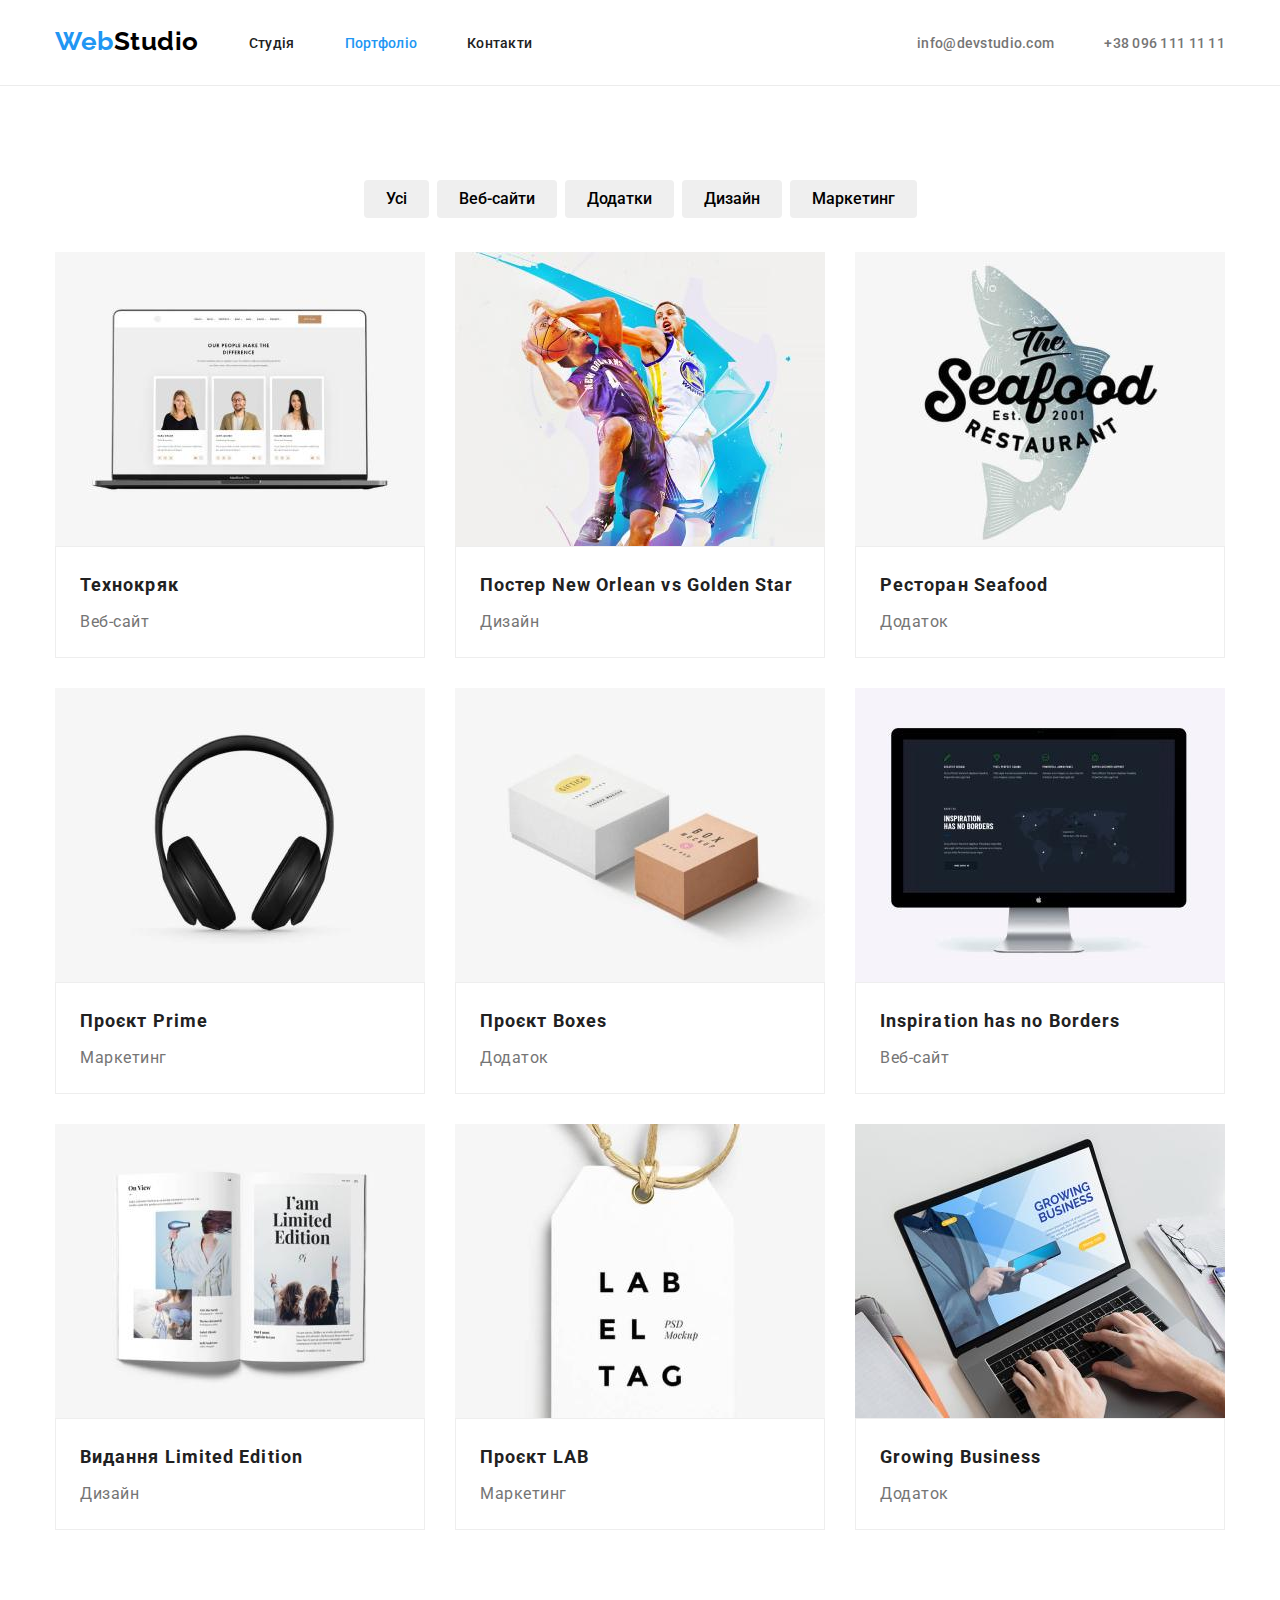
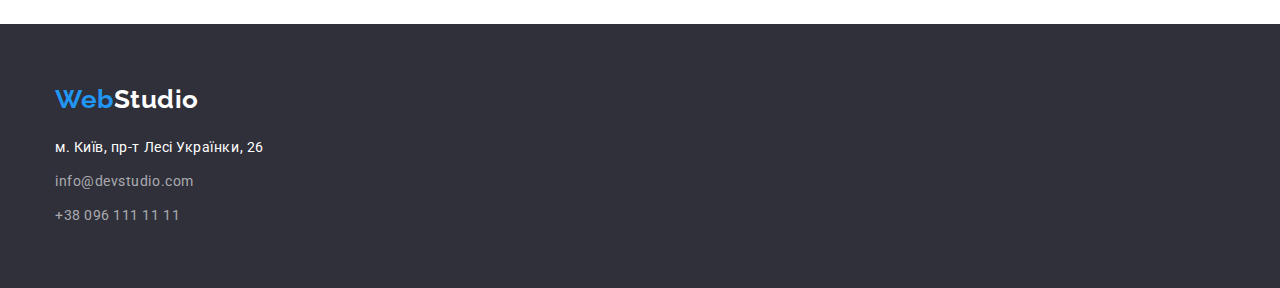
==== commit 064bf4af: "final red" ====
--- a/portfolio.html
+++ b/portfolio.html
@@ -42,7 +42,7 @@
     </header>
     <main>
         <!-- portfolio html -->
-        <section class="portfolio section">
+        <section class="buttons-section">
             <h1 class="visually-hidden">Portfolio</h1>
             <div class="container">
                 <ul class="filter-list list">
@@ -53,72 +53,101 @@
                     <li class="filter-item"><button class="filter-button" type="button">Маркетинг</button></li>
                 </ul>
             </div>
+        </section>
+        <!-- cards-section -->
+        <section class="cards-section">
             <div class="container card">
                 <ul class="card-list list">
                     <li class="cards-item">
                         <a class="portfolio-link link" href="">
                             <img class="cards-image" src="./img/portfolio/img.jpg" alt="сірий ноутбук" width="370">
-                            <h2 class="cards-title">Технокряк</h2>
-                            <p class="cards-text">Веб-сайт</p>
+                            <div class="cards-container">
+                                <h2 class="cards-title">Технокряк</h2>
+                                <p class="cards-text">Веб-сайт</p>
+                            </div>
                         </a>
                     </li>
                     <li class="cards-item">
                         <a class="portfolio-link link" href="">
                             <img class="cards-image" src="./img/portfolio/img-1.jpg" alt="гра в баскетбол" width="370">
-                            <h2 class="cards-title">Постер New Orlean vs Golden Star</h2>
-                            <p class="cards-text">Дизайн</p>
+                            <div class="cards-container">
+                                <h2 class="cards-title">Постер New Orlean vs Golden Star</h2>
+                                <p class="cards-text">Дизайн</p>
+                            </div>
+
                         </a>
                     </li>
                     <li class="cards-item">
                         <a class="portfolio-link link" href="">
                             <img class="cards-image" src="./img/portfolio/img-2.jpg" alt="лого ресторану" width="370">
-                            <h2 class="cards-title">Ресторан Seafood</h2>
-                            <p class="cards-text">Додаток</p>
+                            <div class="cards-container">
+                                <h2 class="cards-title">Ресторан Seafood</h2>
+                                <p class="cards-text">Додаток</p>
+                            </div>
+
                         </a>
                     </li>
                     <li class="cards-item">
                         <a class="portfolio-link link" href="">
                             <img class="cards-image" src="./img/portfolio/img-3.jpg" alt="навушники" width="370">
-                            <h2 class="cards-title">Проєкт Prime</h2>
-                            <p class="cards-text">Маркетинг</p>
+                            <div class="cards-container">
+                                <h2 class="cards-title">Проєкт Prime</h2>
+                                <p class="cards-text">Маркетинг</p>
+                            </div>
+
                         </a>
                     </li>
                     <li class="cards-item">
                         <a class="portfolio-link link" href="">
                             <img class="cards-image" src="./img/portfolio/img-4.jpg" alt="дві коробки" width="370">
-                            <h2 class="cards-title">Проєкт Boxes</h2>
-                            <p class="cards-text">Додаток</p>
+                            <div class="cards-container">
+                                <h2 class="cards-title">Проєкт Boxes</h2>
+                                <p class="cards-text">Додаток</p>
+                            </div>
+
                         </a>
                     </li>
                     <li class="cards-item">
                         <a class="portfolio-link link" href="">
                             <img class="cards-image" src="./img/portfolio/img-5.jpg" alt="монітор з зображенням мапи"
                                 width="370">
-                            <h2 class="cards-title">Inspiration has no Borders</h2>
-                            <p class="cards-text">Веб-сайт</p>
+                            <div class="cards-container">
+                                <h2 class="cards-title">Inspiration has no Borders</h2>
+                                <p class="cards-text">Веб-сайт</p>
+                            </div>
+
                         </a>
                     </li>
                     <li class="cards-item">
                         <a class="portfolio-link link" href="">
                             <img class="cards-image" src="./img/portfolio/img-6.jpg" alt="журнал з фотографіями"
                                 width="370">
-                            <h2 class="cards-title">Видання Limited Edition</h2>
-                            <p class="cards-text">Дизайн</p>
+                            <div class="cards-container">
+                                <h2 class="cards-title">Видання Limited Edition</h2>
+                                <p class="cards-text">Дизайн</p>
+                            </div>
+
                         </a>
                     </li>
                     <li class="cards-item">
                         <a class="portfolio-link link" href="">
                             <img class="cards-image" src="./img/portfolio/img-7.jpg" alt="бірка з написами" width="370">
-                            <h2 class="cards-title">Проєкт <span class="uppercase">LAB</span></h2>
-                            <p class="cards-text">Маркетинг</p>
+                            <div class="cards-container">
+                                <h2 class="cards-title">Проєкт <span class="uppercase">LAB</span></h2>
+                                <p class="cards-text">Маркетинг</p>
+                            </div>
+
                         </a>
                     </li>
                     <li class="cards-item">
                         <a class="portfolio-link link" href="">
                             <img class="cards-image" src="./img/portfolio/img-8.jpg" alt="людина працює за ноутбуком"
                                 width="370">
-                            <h2 class="cards-title">Growing Business</h2>
-                            <p class="cards-text">Додаток</p>
+                            <div class="cards-container">
+                                <h2 class="cards-title">Growing Business</h2>
+                                <p class="cards-text">Додаток</p>
+                            </div>
+
                         </a>
                     </li>
                 </ul>
--- a/css/styles.css
+++ b/css/styles.css
@@ -9,6 +9,7 @@
   --secondary-footer-color: #2f303a;
   --logo-black-color: #000000;
   --header-separate-line: #ececec;
+  --cards-border: #eeeeee;
 }
 
 /* normalize */
@@ -61,9 +62,11 @@
 /* Position containers */
 .container {
   /* outline: 1px solid red; */
+  /* !!!!! Тимчасовий бекграунд!!!!!*/
+  /* background-color: rgb(173, 222, 189); */
 
   width: 100%;
-  max-width: 1170px;
+  max-width: 1200px;
   margin: 0 auto;
   padding: 0 15px;
 }
@@ -71,6 +74,11 @@
 /* Position section */
 .section {
   padding: 94px 0;
+}
+/* Position title h2 */
+.title {
+  margin-bottom: 50px;
+  text-align: center;
 }
 
 /* index html page */
@@ -109,6 +117,7 @@
 
 /* header position */
 .page-header {
+  border-bottom: 1px solid var(--header-separate-line);
   padding: 24px 0 25px;
 }
 
@@ -229,19 +238,23 @@
 }
 
 /* features title position */
-/* тимчасовий бекграунд */
-.container {
-  background-color: rgb(173, 222, 189);
-  border: 2px solid royalblue;
+.features-section {
+  padding-top: 94px;
 }
 
 .features-list {
   display: flex;
   flex-wrap: wrap;
+  justify-content: center;
+  gap: 30px;
 }
 
 .features-list .features-item {
-  width: 270px;
+  max-width: 270px;
+}
+
+.features-title {
+  padding-bottom: 10px;
 }
 
 /* about */
@@ -253,15 +266,15 @@
 }
 
 /* about position*/
-.title {
-  margin-bottom: 50px;
-  text-align: center;
-  margin-bottom: 50px;
-}
-
 .about-list {
   display: flex;
   flex-wrap: wrap;
+  justify-content: center;
+  gap: 30px;
+}
+
+.about-image {
+  display: block;
 }
 
 /* our team */
@@ -286,6 +299,35 @@
   line-height: 1.18;
 }
 
+/* our team position */
+.team-list {
+  display: flex;
+  flex-wrap: wrap;
+  justify-content: center;
+  gap: 30px;
+}
+
+.team-image {
+  display: block;
+}
+
+.container-cards {
+  padding: 30px;
+  background-color: var(--primary-white-color);
+  box-shadow: 0px 1px 3px rgba(0, 0, 0, 0.12), 0px 1px 1px rgba(0, 0, 0, 0.14),
+    0px 2px 1px rgba(0, 0, 0, 0.2);
+  border-radius: 0px 0px 4px 4px;
+}
+
+.team-title {
+  margin-bottom: 10px;
+  text-align: center;
+}
+
+.team-text {
+  text-align: center;
+}
+
 /* footer */
 .footer {
   background-color: var(--secondary-footer-color);
@@ -295,14 +337,14 @@
   color: var(--primary-white-color);
 
   font-size: 14px;
-  line-height: 1.71;
+  line-height: 1.7;
 }
 
 .address-link {
   color: var(--footer-text);
 
   font-size: 14px;
-  line-height: 1.71;
+  line-height: 1.7;
 }
 
 .address-link:hover,
@@ -315,18 +357,33 @@
   padding: 60px 0;
 }
 
+.address-list {
+  line-height: normal;
+}
+
+.logo-footer {
+  padding-bottom: 20px;
+}
+
 .footer-container {
   display: inline-flex;
   flex-direction: column;
-  gap: 20px;
 }
 
 .address-list {
-  display: inline-flex;
+  display: flex;
   flex-direction: column;
+  gap: 9px;
+}
+
+.address-link-map,
+.address-link {
+  padding-top: 9px;
+  padding-bottom: 9px;
 }
 
 /* portfolio html */
+/* buttons */
 .filter-button {
   font-family: inherit;
   font-weight: 500;
@@ -336,6 +393,7 @@
   border-radius: 4px;
   border: none;
   cursor: pointer;
+  padding: 6px 22px;
 }
 
 .filter-button:hover,
@@ -347,6 +405,19 @@
   border-radius: 4px;
 }
 
+/* buttons position */
+.buttons-section {
+  padding-top: 94px;
+  padding-bottom: 34px;
+}
+
+.filter-list {
+  display: flex;
+  justify-content: center;
+  gap: 8px;
+}
+
+/* cards-section */
 .cards-title {
   color: var(--title-text-color);
 
@@ -363,21 +434,32 @@
   line-height: 1.88;
 }
 
+/* portfolio html position*/
 /* тимчасовий бекграунд */
-.card {
-  background-color: rgb(0, 247, 78);
+/* .card {
+  background-color: rgb(165, 255, 194);
+} */
+.cards-section {
+  padding-bottom: 94px;
 }
 
 .card-list {
-  /* тимчасова рамка */
-  padding: 0;
-  margin: 0;
-  list-style: none;
-
   display: flex;
   flex-wrap: wrap;
-}
-
-.card-list > .cards-item {
-  flex-basis: calc(100% / 3);
-}
+  justify-content: center;
+  gap: 30px;
+}
+
+.cards-image {
+  display: block;
+}
+
+.cards-container {
+  padding: 20px 24px;
+  background-color: var(--primary-white-color);
+  border: 1px solid var(--cards-border);
+}
+
+.cards-title {
+  padding-bottom: 4px;
+}
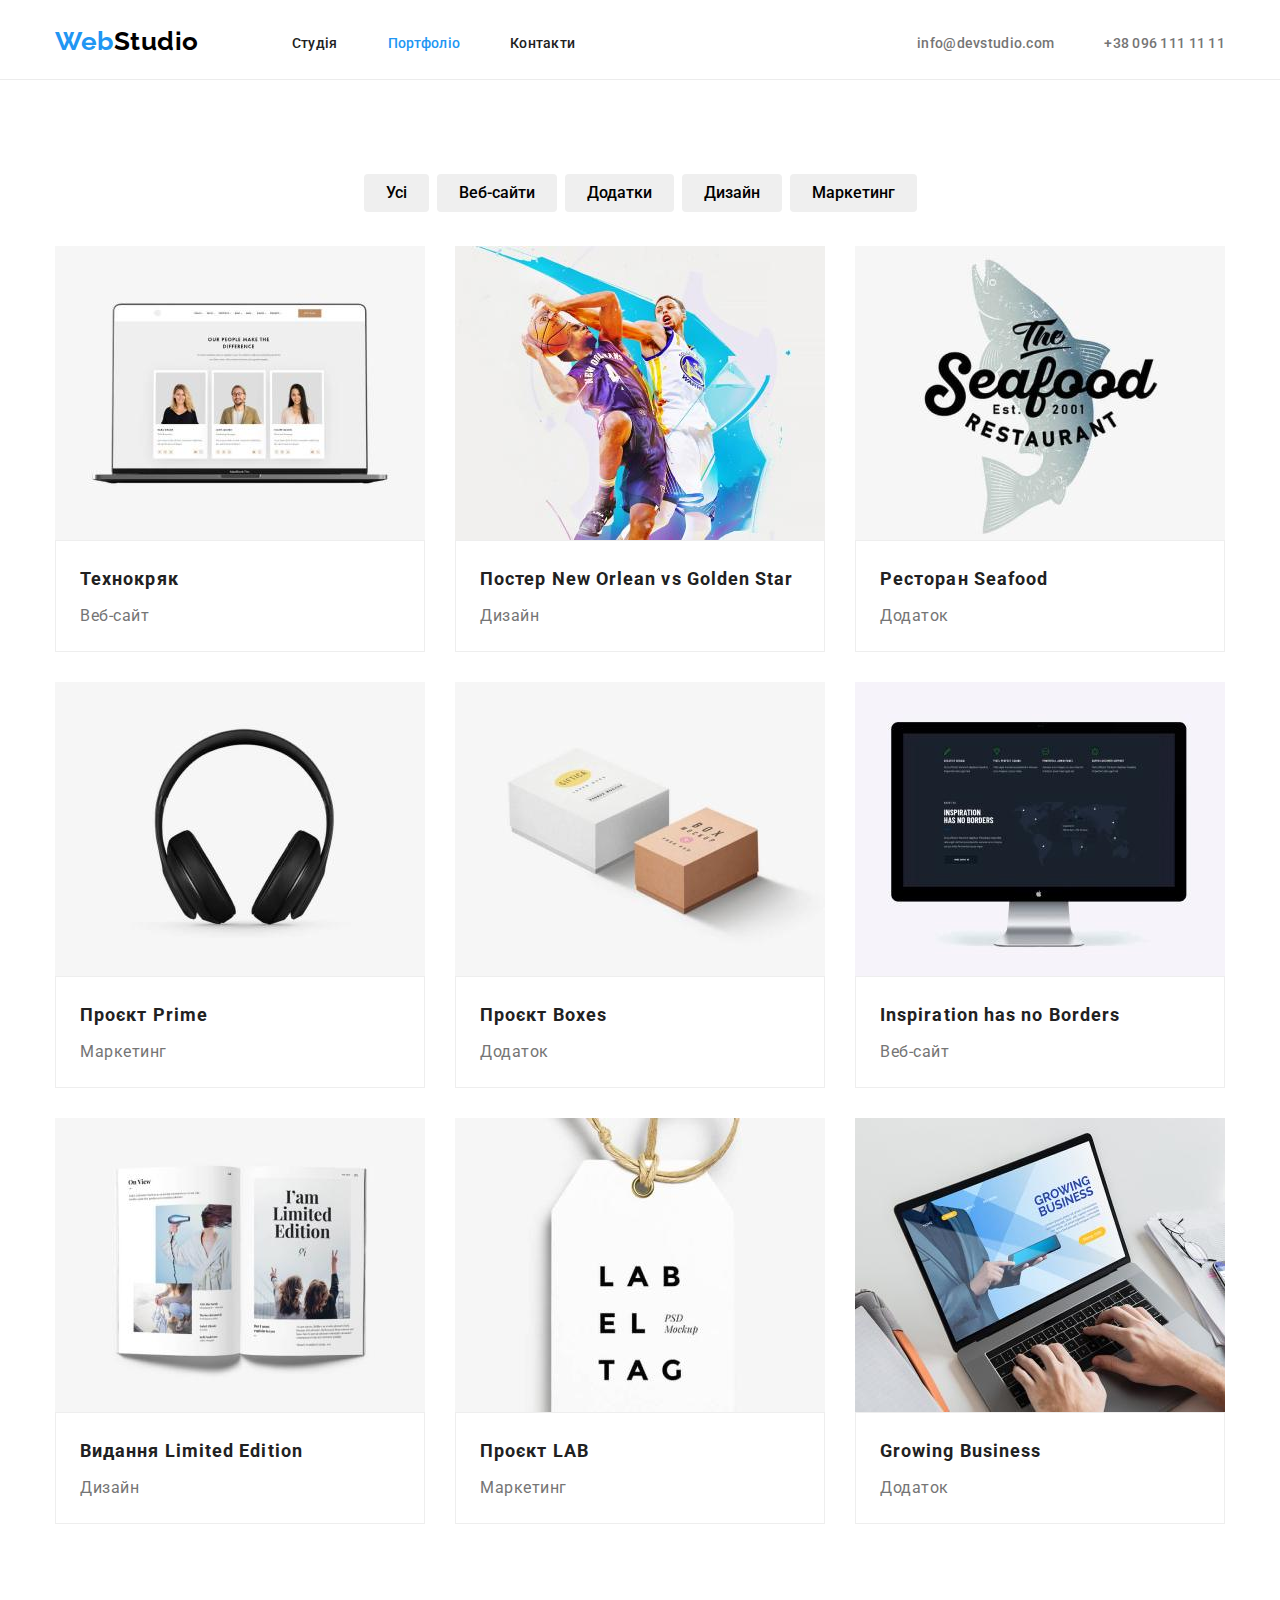
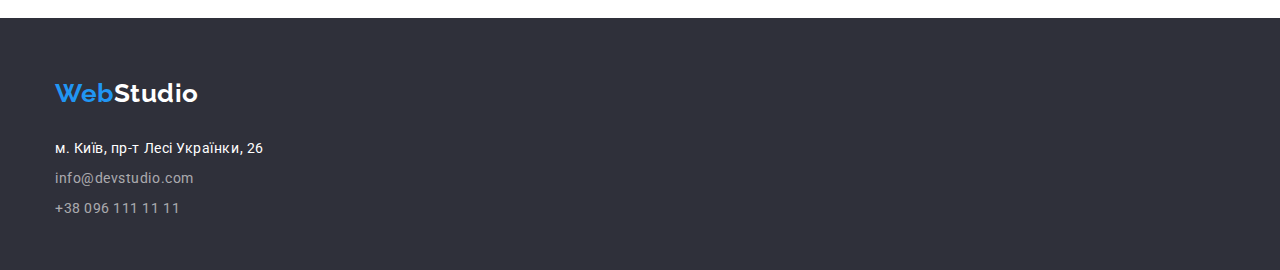
==== commit 4b397c8d: "edit footer" ====
--- a/portfolio.html
+++ b/portfolio.html
@@ -42,9 +42,9 @@
     </header>
     <main>
         <!-- portfolio html -->
-        <section class="buttons-section">
-            <h1 class="visually-hidden">Portfolio</h1>
+        <section class="section">
             <div class="container">
+                <h1 class="visually-hidden">Portfolio</h1>
                 <ul class="filter-list list">
                     <li class="filter-item"><button class="filter-button" type="button">Усі</button></li>
                     <li class="filter-item"><button class="filter-button" type="button">Веб-сайти</button></li>
@@ -52,11 +52,7 @@
                     <li class="filter-item"><button class="filter-button" type="button">Дизайн</button></li>
                     <li class="filter-item"><button class="filter-button" type="button">Маркетинг</button></li>
                 </ul>
-            </div>
-        </section>
-        <!-- cards-section -->
-        <section class="cards-section">
-            <div class="container card">
+                <!-- cards-list -->
                 <ul class="card-list list">
                     <li class="cards-item">
                         <a class="portfolio-link link" href="">
--- a/css/styles.css
+++ b/css/styles.css
@@ -20,7 +20,9 @@
 h5,
 h6,
 p,
-ul {
+ul,
+ol,
+li {
   margin: 0px;
   padding: 0px;
 }
@@ -117,6 +119,10 @@
 
 /* header position */
 .page-header {
+  max-height: 80px;
+}
+
+.page-header {
   border-bottom: 1px solid var(--header-separate-line);
   padding: 24px 0 25px;
 }
@@ -131,7 +137,7 @@
   display: flex;
   align-items: center;
   flex-grow: 1;
-  gap: 50px;
+  gap: 93px;
 }
 
 .nav-list {
@@ -207,7 +213,7 @@
 
 /* hero position */
 .hero {
-  padding: 200px 0 280px;
+  padding: 200px 0 200px;
 }
 
 .hero-title {
@@ -240,6 +246,7 @@
 /* features title position */
 .features-section {
   padding-top: 94px;
+  padding-bottom: 94px;
 }
 
 .features-list {
@@ -254,7 +261,7 @@
 }
 
 .features-title {
-  padding-bottom: 10px;
+  margin-bottom: 10px;
 }
 
 /* about */
@@ -266,6 +273,10 @@
 }
 
 /* about position*/
+.about-section {
+  padding-bottom: 94px;
+}
+
 .about-list {
   display: flex;
   flex-wrap: wrap;
@@ -355,31 +366,32 @@
 /* footer position*/
 .footer {
   padding: 60px 0;
-}
-
-.address-list {
-  line-height: normal;
-}
-
-.logo-footer {
-  padding-bottom: 20px;
+  max-height: 252px;
 }
 
 .footer-container {
   display: inline-flex;
   flex-direction: column;
-}
-
-.address-list {
-  display: flex;
-  flex-direction: column;
-  gap: 9px;
+  max-height: 132px;
+  gap: 20px;
+}
+
+.logo-footer {
+  display: block;
+  line-height: 31px;
 }
 
 .address-link-map,
 .address-link {
-  padding-top: 9px;
-  padding-bottom: 9px;
+  display: block;
+  line-height: 21px;
+}
+
+.address-list {
+  display: inline-flex;
+  flex-direction: column;
+  max-height: 81px;
+  gap: 9px;
 }
 
 /* portfolio html */
@@ -406,9 +418,8 @@
 }
 
 /* buttons position */
-.buttons-section {
-  padding-top: 94px;
-  padding-bottom: 34px;
+.filter-list {
+  margin-bottom: 34px;
 }
 
 .filter-list {
@@ -436,13 +447,6 @@
 
 /* portfolio html position*/
 /* тимчасовий бекграунд */
-/* .card {
-  background-color: rgb(165, 255, 194);
-} */
-.cards-section {
-  padding-bottom: 94px;
-}
-
 .card-list {
   display: flex;
   flex-wrap: wrap;
@@ -461,5 +465,5 @@
 }
 
 .cards-title {
-  padding-bottom: 4px;
-}
+  margin-bottom: 4px;
+}
